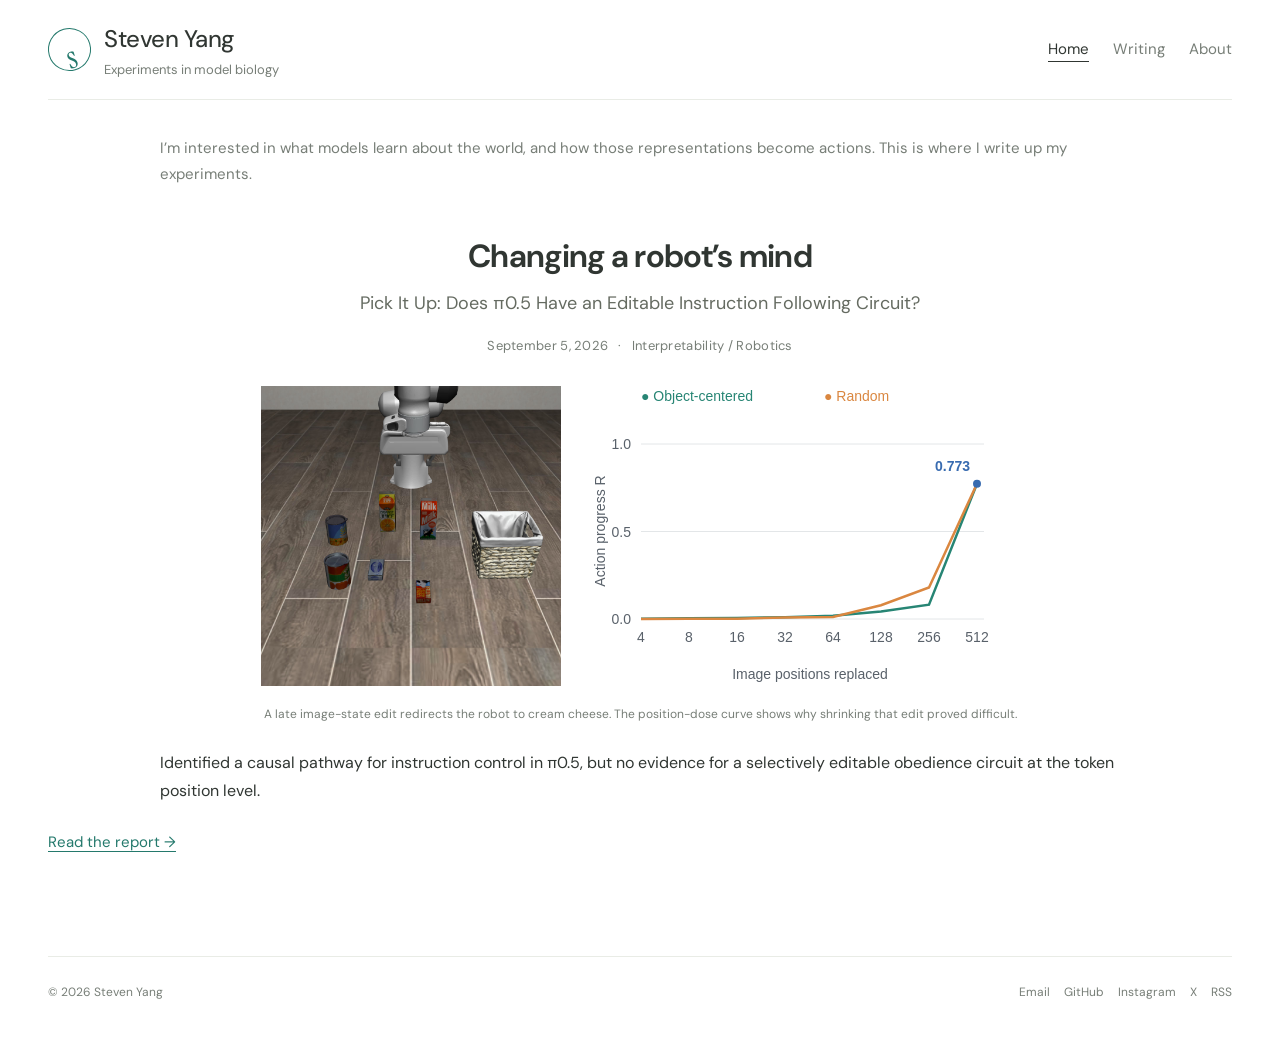
==== index.html @ 90594674 "Add modern social links to site footer" ====
<!doctype html><html lang="en"><head><meta charset="utf-8"><meta name="viewport" content="width=device-width,initial-scale=1"><title>Research notes — Steven Yang</title><meta name="description" content="Steven Yang writes about model biology, mechanistic interpretability, and models that act in the physical world."><link rel="canonical" href="https://stevenybuilder.github.io/"><meta property="og:type" content="website"><meta property="og:title" content="Research notes"><meta property="og:description" content="Steven Yang writes about model biology, mechanistic interpretability, and models that act in the physical world."><meta property="og:url" content="https://stevenybuilder.github.io/"><meta property="og:image" content="https://stevenybuilder.github.io/assets/media/position-dose.png"><meta name="twitter:card" content="summary_large_image"><link rel="icon" href="/assets/favicon.svg" type="image/svg+xml"><link rel="alternate" type="application/rss+xml" title="Steven Yang — Research notes" href="/feed.xml"><link rel="stylesheet" href="/assets/site.css?v=a258978c88"><script defer src="/assets/site.js?v=a38ef2e015"></script></head><body><a class="skip" href="#main">Skip to content</a><header class="site-header"><a class="brand" href="/"><span class="brand-mark" aria-hidden="true">s</span><span>Steven Yang<span class="brand-sub">Experiments in model biology</span></span></a><nav class="site-nav" aria-label="Main navigation"><a href="/" aria-current="page">Home</a><a href="/writing/" >Writing</a><a href="/about/" >About</a></nav></header><main id="main" class="home"><div class="home-note"><p>I’m interested in what models learn about the world, and how those representations become actions. This is where I write up my experiments.</p></div><article class="home-post"><header><h1><a href="/pick-it-up/">Changing a robot’s mind</a></h1><p class="post-subtitle">Pick It Up: Does π0.5 Have an Editable Instruction Following Circuit?</p><div class="post-meta"><time datetime="2026-09-05">September 5, 2026</time><span>·</span><span>Interpretability / Robotics</span></div></header><div class="home-feature-media"><div class="home-video"><video data-playback-rate="1" id="home-video" muted playsinline loop preload="metadata" poster="/assets/media/repair-hd.jpg"><source src="/assets/media/repair-hd.mp4" type="video/mp4"></video></div><div class="home-plot"><svg viewBox="0 0 430 310" role="img" aria-label="Position-dose curve: small patches produce little action progress; all 512 positions produce 0.773." xmlns="http://www.w3.org/2000/svg" style="font:14px sans-serif;fill:#59616a"><text x="52" y="20" fill="#278574">● Object-centered</text><text x="235" y="20" fill="#da8740">● Random</text><line x1="52" y1="238" x2="395" y2="238" stroke="#e3e6e8"/><text x="42" y="243" text-anchor="end">0.0</text><line x1="52" y1="150.5" x2="395" y2="150.5" stroke="#e3e6e8"/><text x="42" y="155.5" text-anchor="end">0.5</text><line x1="52" y1="63" x2="395" y2="63" stroke="#e3e6e8"/><text x="42" y="68" text-anchor="end">1.0</text><polyline points="52,237.71416277859177 100,237.25341847093287 148,237.01761292378058 196,236.23294477894802 244,234.77859909183607 292,230.412308475111 340,223.67463302240188 388,102.68196855393634" fill="none" stroke="#278574" stroke-width="2.5"/><polyline points="52,237.97917771650498 100,237.80225410470499 148,237.86867489784433 196,236.42953468015187 244,236.0176598768838 292,224.2002165378502 340,206.46427565165445 388,102.68196855393634" fill="none" stroke="#da8740" stroke-width="2.5"/><text x="52" y="261" text-anchor="middle">4</text><text x="100" y="261" text-anchor="middle">8</text><text x="148" y="261" text-anchor="middle">16</text><text x="196" y="261" text-anchor="middle">32</text><text x="244" y="261" text-anchor="middle">64</text><text x="292" y="261" text-anchor="middle">128</text><text x="340" y="261" text-anchor="middle">256</text><text x="388" y="261" text-anchor="middle">512</text><circle cx="388" cy="102.68196855393634" r="4" fill="#386bb0"/><text x="381" y="89.68196855393634" text-anchor="end" fill="#386bb0" font-weight="bold">0.773</text><text x="221" y="298" text-anchor="middle">Image positions replaced</text><text x="16" y="150" transform="rotate(-90 16 150)" text-anchor="middle">Action progress R</text></svg></div></div><p class="home-caption">A late image-state edit redirects the robot to cream cheese. The position-dose curve shows why shrinking that edit proved difficult.</p><p>Identified a causal pathway for instruction control in π0.5, but no evidence for a selectively editable obedience circuit at the token position level.</p><a class="read-more" href="/pick-it-up/">Read the report →</a></article></main><footer class="site-footer"><span>© 2026 Steven Yang</span><span class="social-links"><a href="mailto:stevenybusiness@gmail.com" aria-label="Email Steven Yang">Email</a><a href="https://github.com/stevenybuilder" aria-label="GitHub">GitHub</a><a href="https://www.instagram.com/stevenbearyang/" aria-label="Instagram">Instagram</a><a href="https://x.com/stevenytechs" aria-label="X">X</a><a href="/feed.xml">RSS</a></span></footer></body></html>
---- assets/site.css ----
@import url('https://fonts.googleapis.com/css2?family=DM+Sans:wght@400;450;500;550;600;650;700&family=Instrument+Serif:ital@0;1&display=swap');
:root{--paper:#faf9f6;--ink:#242a26;--muted:#73776f;--line:#dedfd6;--green:#24796c;--amber:#b67930;--red:#b05443;--blue:#4e6fa5;--wash:#f0f1eb;--serif:'Instrument Serif',Georgia,serif;--sans:'DM Sans',system-ui,sans-serif}
*{box-sizing:border-box}html{scroll-behavior:smooth;scroll-padding-top:100px}body{margin:0;background:var(--paper);color:var(--ink);font-family:var(--sans);font-size:17px;line-height:1.75;-webkit-font-smoothing:antialiased}a{color:inherit;text-decoration-thickness:1px;text-underline-offset:4px}a:hover{color:var(--green)}button,input,select{font:inherit}button,select{cursor:pointer}button{color:var(--ink)}button:disabled{cursor:default;opacity:.5}a:focus-visible,button:focus-visible,input:focus-visible,select:focus-visible,summary:focus-visible{outline:3px solid var(--amber);outline-offset:5px}img,video,svg{max-width:100%;display:block}button{border:1px solid var(--line);border-radius:5px;background:var(--paper);padding:7px 15px;font-size:13px;font-weight:550;transition:background .2s}button:hover{background:var(--wash)}button.primary{background:var(--ink);color:white;border-color:var(--ink)}button[aria-pressed=true]{background:var(--ink);color:white}input[type=range]{accent-color:var(--green);cursor:pointer}select{border:1px solid var(--line);border-radius:4px;background:var(--paper);color:var(--ink);padding:6px 10px;font-size:13px}.skip{position:absolute;top:-80px;left:20px;background:var(--paper);padding:12px;z-index:30}.skip:focus{top:8px}.site-header{max-width:1180px;margin:auto;padding:32px 30px 24px;display:flex;align-items:center;justify-content:space-between;border-bottom:1px solid var(--line);gap:25px}.brand{font-weight:600;font-size:19px;letter-spacing:-.5px;text-decoration:none;display:flex;gap:13px;align-items:center}.brand-mark{width:28px;height:28px;border:1px solid var(--ink);border-radius:50%;display:grid;place-items:center;font-family:var(--serif);font-size:20px;transform:rotate(-16deg)}.site-nav{display:flex;gap:28px;font-size:13px}.site-nav a{text-decoration:none;color:var(--muted)}.site-nav a[aria-current=page],.site-nav a:hover{color:var(--ink)}.site-nav a[aria-current=page]{text-decoration:underline;text-underline-offset:7px}.site-footer{max-width:1120px;margin:100px auto 0;padding:25px 0 35px;border-top:1px solid var(--line);display:flex;justify-content:space-between;color:var(--muted);font-size:12px;gap:20px}.site-footer a{text-decoration:none}.eyebrow{font-family:var(--sans);font-size:11px;letter-spacing:1.7px;text-transform:uppercase;color:var(--muted);font-weight:600}.dot{display:inline-block;width:6px;height:6px;background:var(--green);border-radius:50%;margin-right:9px}h1,h2,h3{line-height:1.13;font-weight:400}h1,h2{font-family:var(--serif)}h1{font-size:clamp(46px,6vw,76px);letter-spacing:-1.8px;margin:18px 0 25px}h2{font-size:39px;letter-spacing:-.6px;margin:0 0 25px}h3{font-size:18px;font-weight:600;line-height:1.4}p{margin:0 0 22px}.home{max-width:1120px;margin:0 auto}.home-intro{padding:83px 0 74px;display:grid;grid-template-columns:1.2fr 1fr;gap:80px;align-items:end}.home-intro h1{max-width:650px;margin-bottom:0}.home-intro .intro-copy{font-size:18px;max-width:390px;color:#63695f;padding-bottom:6px}.text-link{font-size:14px;font-weight:550}.section-rule{display:flex;justify-content:space-between;align-items:center;border-top:1px solid var(--line);padding:22px 0;margin-top:18px}.featured{display:grid;grid-template-columns:1.1fr 1fr;gap:54px;align-items:center;margin:18px 0 70px}.feature-scene{position:relative;overflow:hidden;background:#e5e5db;border-radius:6px;aspect-ratio:1.4}.feature-scene video{width:100%;height:100%;object-fit:cover;object-position:center 48%}.scene-tag{position:absolute;left:18px;bottom:18px;background:rgba(250,249,246,.95);font-size:11px;line-height:1.5;padding:7px 12px;border-radius:3px}.scene-pause{position:absolute;right:15px;top:15px;background:rgba(250,249,246,.95)}.feature-copy h2{font-size:48px;margin:14px 0 20px}.feature-copy h2 a{text-decoration:none}.feature-copy p{color:#63695f;font-size:16px;max-width:450px}.feature-number{font-family:var(--serif);font-size:28px;color:var(--green)}.areas{display:grid;grid-template-columns:repeat(3,1fr);gap:45px;margin:0 0 50px}.areas h3{font-family:var(--serif);font-size:27px;font-weight:400;margin:10px 0}.areas p{font-size:14px;color:var(--muted)}.simple-page{max-width:760px;margin:80px auto 0}.simple-page .lede{font-size:24px;line-height:1.6;color:#61695f}.simple-page h2{margin-top:50px}.post-list{border-top:1px solid var(--line);margin-top:40px}.post-item{padding:30px 0;border-bottom:1px solid var(--line)}.post-item h2{font-size:35px;margin:10px 0}.post-item h2 a{text-decoration:none}.post-item p{font-size:15px;color:var(--muted)}.search-box{width:100%;padding:12px 15px;border:1px solid var(--line);border-radius:4px;background:white;margin:15px 0}.empty-state{display:none;color:var(--muted)}
.post-header{max-width:940px;margin:72px auto 45px;text-align:center}.post-header h1{font-size:clamp(46px,6vw,78px);margin:20px 0}.post-subtitle{max-width:690px;margin:0 auto 24px;font-size:21px;line-height:1.5;color:#656b61;font-weight:400}.post-meta{display:flex;gap:10px;align-items:center;justify-content:center;font-size:12px;color:var(--muted);flex-wrap:wrap}.post-actions{display:flex;gap:12px;justify-content:center;margin-top:25px}.post-actions a{font-size:12px;text-decoration:none;border-bottom:1px solid var(--line)}.post-layout{max-width:1120px;margin:auto;display:grid;grid-template-columns:minmax(0,830px) 180px;gap:70px;align-items:start}.post-body{min-width:0}.post-body>section{margin:65px 0}.post-body>section:first-child{margin-top:25px}.prose{max-width:700px;margin-left:auto;margin-right:auto}.prose p,.prose li{font-size:16px;line-height:1.85}.prose p a{color:var(--green)}.section-no{display:block;font-family:var(--sans);font-size:10px;font-weight:600;letter-spacing:1.5px;color:var(--muted);text-transform:uppercase;margin-bottom:15px}.prose h2{font-size:39px}.prose .lead{font-size:20px;line-height:1.65}.prose strong{font-weight:600}.prose ul,.prose ol{padding-left:22px}.prose li{margin-bottom:18px}.side-nav{position:sticky;top:40px;padding-top:40px}.side-nav a{display:block;text-decoration:none;font-size:12px;color:var(--muted);padding:6px 0 6px 13px;border-left:1px solid var(--line);line-height:1.4}.side-nav a.active{color:var(--green);border-left:2px solid var(--green);font-weight:600}.side-nav .eyebrow{font-size:9px;margin-bottom:18px}.side-nav .code-link{margin-top:20px;border-left:0;padding-left:13px;color:var(--ink)}.mobile-toc{display:none}.pull-quote{font-family:var(--serif);font-size:31px;line-height:1.3;padding:25px 0 25px 25px;border-left:2px solid var(--green);margin:35px 0;color:#345d4f}.figure{margin:36px 0 45px}.figure-panel{background:#fff;border:1px solid var(--line);border-radius:7px;padding:25px 26px 20px;overflow:hidden}.figure-heading{display:flex;justify-content:space-between;gap:18px;align-items:start;margin-bottom:15px}.figure-title{font-size:17px;font-weight:600;line-height:1.4}.figure-kicker{font-size:11px;color:var(--muted);margin-top:3px}.figure-index{font-family:var(--serif);font-size:24px;color:#969b90;line-height:1}.figure figcaption{max-width:700px;margin:14px auto 0;font-size:12px;line-height:1.7;color:#72776e}.figure figcaption b{color:var(--ink);font-weight:550}.figure figcaption a{color:var(--green)}.chart{width:100%;height:auto;overflow:visible}.chart text{font-family:var(--sans);fill:var(--muted);font-size:13px}.chart .axis-label{fill:var(--ink);font-size:14px}.chart .tick-line{stroke:#ebeee7}.chart .strong-label{font-weight:600;fill:var(--ink)}.chart-controls{display:flex;align-items:center;gap:18px;flex-wrap:wrap;border-top:1px solid #eceee7;margin-top:15px;padding-top:16px;font-size:12px}.chart-controls input{flex:1;min-width:110px}.chart-controls output{min-width:76px;text-align:right;font-variant-numeric:tabular-nums;font-size:13px}.legend{display:flex;gap:20px;flex-wrap:wrap;font-size:11px;line-height:1.5}.legend span{display:inline-flex;align-items:center;gap:6px}.legend i{width:7px;height:7px;display:inline-block;border-radius:50%;flex-shrink:0}.figure-note{font-size:12px;color:var(--muted);margin:15px 0 0;line-height:1.6}.data-link{font-size:10px;text-decoration:none;color:var(--muted);display:inline-block;margin-top:12px}.video-grid{display:grid;grid-template-columns:1fr 1fr;gap:16px}.video-box{min-width:0}.video-box video{width:100%;aspect-ratio:1;object-fit:contain;background:#e8e9df;border-radius:4px}.video-label{display:flex;align-items:center;justify-content:space-between;gap:8px;margin-bottom:10px}.video-label select{max-width:75%}.video-label .small-label{font-size:10px;color:var(--muted)}.video-detail{font-size:12px;line-height:1.55;margin:11px 0 0;min-height:58px;color:var(--muted)}.video-detail strong{font-weight:600;color:var(--ink)}.video-status{font-size:11px}.success{color:var(--green)}.failure{color:var(--red)}.counts{display:grid;grid-template-columns:repeat(4,1fr);border-top:1px solid var(--line);margin-top:25px;padding-top:20px}.count{border-right:1px solid var(--line);text-align:center}.count:last-child{border-right:0}.count strong{display:block;font-family:var(--serif);font-size:33px;line-height:1.2;font-weight:400}.count span{font-size:10px;color:var(--muted)}.condition-grid{display:grid;grid-template-columns:1fr 1fr;gap:14px;margin:25px 0}.prompt{background:var(--wash);border-left:2px solid var(--green);padding:18px;font-size:14px;line-height:1.6}.prompt .eyebrow{font-size:9px;display:block;margin-bottom:8px}.method-chain{display:grid;grid-template-columns:1fr 25px 1fr 25px 1fr;align-items:center;gap:8px;margin:25px 0}.method-node{padding:17px 10px;border:1px solid var(--line);border-radius:4px;font-size:12px;line-height:1.5;text-align:center;background:#fff}.method-node span{display:block;color:var(--muted);font-size:10px;margin-top:5px}.arrow{text-align:center;color:var(--green)}.metrics{border-left:2px solid var(--line);padding:5px 0 5px 22px;margin:30px 0}.metrics p{font-size:13px;margin:8px 0}.formula{font-family:Georgia,serif;font-size:17px;letter-spacing:.2px;display:block;margin-bottom:12px}.references{border-top:1px solid var(--line);padding-top:30px}.references li{font-size:13px;line-height:1.6}.related{border-top:1px solid var(--line);padding-top:30px;margin-top:40px}.related a{color:var(--green)}.geometry-legend{gap:7px 16px;margin-top:15px}.tooltip{font-size:12px;color:var(--muted);min-height:23px;margin:8px 0 0}.noscript-img{width:100%}[hidden]{display:none!important}.readout{display:grid;grid-template-columns:1.2fr 1fr;gap:20px}.readout h3{font-size:12px;font-weight:550;margin:12px 0}.readout svg{width:100%;height:auto}.badge{font-size:10px;color:var(--green);letter-spacing:.5px}.geometry-caption-extra{font-size:11px;color:var(--muted)}.print-only{display:none}
@media(min-width:1400px){.post-layout{max-width:1240px;grid-template-columns:920px 180px;gap:80px}.post-header{max-width:1060px}.figure-panel{padding:28px 34px 22px}}
@media(max-width:1180px){.home,.site-footer{margin-left:30px;margin-right:30px}.post-layout{margin:0 30px;grid-template-columns:minmax(0,1fr) 155px;gap:35px}.simple-page{padding:0 30px}.home-intro{gap:40px}.post-header{padding:0 30px}}
@media(max-width:850px){.side-nav{display:none}.post-layout{display:block;max-width:800px}.mobile-toc{display:block;margin:0 30px 30px;padding:13px 0;border-top:1px solid var(--line);border-bottom:1px solid var(--line);font-size:13px}.mobile-toc summary{cursor:pointer}.mobile-toc nav{display:flex;flex-wrap:wrap;gap:10px 20px;margin-top:15px}.home-intro{padding-top:55px;grid-template-columns:1fr;gap:25px}.home-intro .intro-copy{max-width:550px}.featured{gap:30px}.feature-copy h2{font-size:39px}.post-header{margin-top:50px}.post-subtitle{font-size:18px}.figure-panel{padding:20px}.areas{gap:25px}}
@media(max-width:580px){body{font-size:16px}.site-header{padding:22px 20px}.brand{font-size:17px;gap:8px}.brand-mark{width:24px;height:24px;font-size:17px}.site-nav{gap:17px;font-size:12px}.site-nav .external{display:none}.home,.site-footer{margin-left:20px;margin-right:20px}.home-intro{padding:48px 0 42px}.home-intro h1{font-size:55px}.featured{grid-template-columns:1fr;gap:25px;margin-bottom:45px}.feature-copy h2{font-size:42px}.areas{grid-template-columns:1fr;gap:10px}.areas p{max-width:350px}.section-rule{font-size:12px}.simple-page{margin-top:50px;padding:0 22px}.simple-page .lede{font-size:21px}.post-header{padding:0 22px;margin:44px 0 30px}.post-header h1{font-size:53px;line-height:1.04}.post-subtitle{font-size:16px}.post-layout{margin:0 20px}.post-body>section{margin:48px 0}.prose h2{font-size:34px}.prose p,.prose li{font-size:15px}.prose .lead{font-size:18px}.figure{margin:30px -6px}.figure-panel{padding:15px 10px}.figure-title{font-size:15px}.figure-kicker{font-size:10px}.figure-index{font-size:21px}.figure figcaption{padding:0 6px;font-size:11px}.figure-heading{margin-bottom:10px}.chart-controls{gap:10px;margin-top:8px;padding-top:12px}.chart-controls button{font-size:11px;padding:7px 10px}.chart-controls output{font-size:11px;min-width:60px}.video-grid{gap:9px}.video-label{display:block}.video-label select{max-width:100%;width:100%;font-size:11px;padding:5px}.video-label .small-label{display:none}.video-detail{font-size:10px;min-height:65px}.count strong{font-size:28px}.count span{font-size:9px}.condition-grid{grid-template-columns:1fr}.readout{grid-template-columns:1fr}.readout svg{max-height:275px}.method-chain{gap:3px;grid-template-columns:1fr 14px 1fr 14px 1fr}.method-node{padding:12px 5px;font-size:11px}.method-node span{font-size:9px}.figure-note{font-size:11px}.site-footer{margin-top:65px;font-size:11px}.post-meta{font-size:11px}.mobile-toc{margin:0 20px 25px}.pull-quote{font-size:27px}.geometry-legend{font-size:10px}.chart text{font-size:16px}.chart .axis-label{font-size:16px}}
@media(prefers-reduced-motion:reduce){html{scroll-behavior:auto}*{transition:none!important}}
@media print{body{background:white;color:black}.site-header,.side-nav,.mobile-toc,.chart-controls,.site-footer,.post-actions{display:none}.post-layout{display:block;margin:0}.post-header{margin:0}.figure{break-inside:avoid}.video-box video{display:none}.print-only{display:block}.post-body>section{margin:30px 0}.prose{max-width:none}.post-header h1{font-size:40px}}
/* A research blog: narrow text, unboxed plots, quiet captions. */
:root{--paper:#fff;--ink:#303632;--line:#e9ece6;--muted:#777e77}
h1,h2{font-family:var(--sans);font-weight:650;letter-spacing:-.7px}h1{font-size:36px}h2,.prose h2{font-size:29px}
.site-header{max-width:940px;padding:28px 20px}.brand{font-size:24px;font-weight:450}.brand-mark{width:43px;height:43px;font-size:32px;border-color:var(--green);color:var(--green)}.brand-sub{display:block;font-size:13px;font-weight:400;letter-spacing:0;color:var(--muted);line-height:1.6}.site-nav{font-size:15px;gap:24px}.site-footer{max-width:900px}.post-header{max-width:820px;margin:40px auto 35px}.post-header h1{font-size:36px;letter-spacing:-.8px;margin:0 0 12px}.post-subtitle{font-size:18px;margin-bottom:18px}.post-meta{font-size:13px;letter-spacing:.3px}.tags{display:flex;justify-content:center;gap:9px;margin:18px 0}.tags a{font-size:11px;text-decoration:none;background:#e9f2eb;border-radius:14px;padding:1px 12px;color:var(--green)}.post-actions{margin-top:16px}.post-layout{max-width:1120px;grid-template-columns:minmax(0,850px) 150px;gap:50px;padding-left:70px}.prose{max-width:760px}.prose p,.prose li{font-size:16px;line-height:1.8}.prose .lead{font-size:19px}.figure-panel{border:0;border-radius:0;padding:15px 5px}.figure-title{font-size:16px}.figure-index{font-family:var(--sans);font-size:11px}.figure figcaption{max-width:760px;font-size:12px;text-align:center;margin-top:12px}.figure{margin:30px 0}.section-no{display:none}.post-body>section{margin:48px 0}.home{max-width:840px}.home-note{font-size:15px;color:var(--muted);padding:35px 0 10px}.home-post{margin-top:20px}.home-post header{text-align:center}.home-post h1{font-size:32px;margin-bottom:14px;line-height:1.2}.home-post h1 a{text-decoration:none}.home-post>p{font-size:16px}.home-feature-media{display:grid;grid-template-columns:1fr 1fr;gap:12px;margin-top:30px;align-items:center}.home-video{position:relative}.home-video video{width:100%;aspect-ratio:1;object-fit:contain}.home-plot img{width:100%}.home-caption{font-size:12px!important;text-align:center;color:var(--muted);margin-top:12px}.read-more{color:var(--green);font-size:15px}.simple-page{max-width:800px;margin-top:50px}.simple-page h1{font-size:34px}.simple-page .lede{font-size:20px}.simple-page h2{font-size:26px}.four-videos{gap:24px}.four-videos .figure{margin:5px 0 12px}.video-label{font-size:13px}.video-label strong{font-weight:550}.video-label span{font-size:11px}.rollout-lab{margin:30px 0}.rollout-lab>.figure-heading{padding-bottom:8px}.four-videos figcaption{text-align:left;font-size:11px}.video-box video{border-radius:2px}.figure-note{font-size:11px}.appendix-details>summary{font-size:14px;cursor:pointer;color:var(--green);padding:15px 0;border-top:1px solid var(--line);border-bottom:1px solid var(--line)}code{font-size:12px;overflow-wrap:anywhere}.sr-only{position:absolute;width:1px;height:1px;padding:0;margin:-1px;overflow:hidden;clip:rect(0,0,0,0);white-space:nowrap;border:0}.geometry-controls{border:0;margin-top:0;padding-top:0}.legend button{border:0;padding:2px 0;font-size:11px;background:transparent;display:flex;align-items:center;gap:6px}.legend button.dim{opacity:.35}
@media(min-width:1400px){.post-layout{max-width:1180px;grid-template-columns:900px 150px;gap:50px;padding-left:40px}}
@media(max-width:1100px){.post-layout{display:block;max-width:850px;padding:0;margin:0 auto}.side-nav{display:none}.mobile-toc{display:block;max-width:820px;margin:0 auto 30px}.mobile-toc nav{display:flex;flex-wrap:wrap;gap:10px 20px;margin-top:14px}.home{margin:0 auto;padding:0 25px}.post-header{padding:0 25px}.post-body{padding:0 25px}.site-footer{margin-left:25px;margin-right:25px}}
@media(max-width:580px){.brand{font-size:19px}.brand-mark{width:31px;height:31px;font-size:24px}.brand-sub{font-size:10px}.site-nav{font-size:12px;gap:14px}.site-header{padding:20px 18px}.post-header h1{font-size:30px;line-height:1.15}.post-subtitle{font-size:15px}.post-body{padding:0 19px}.post-meta{font-size:12px}.mobile-toc{margin:0 19px 25px}.figure-panel{padding:10px 0}.figure-title{font-size:14px}.figure-kicker{font-size:10px}.four-videos{gap:13px}.four-videos figcaption{font-size:10px;line-height:1.65}.video-label{display:flex;font-size:11px;gap:4px}.video-label span{font-size:9px}.chart-controls label[for=video-speed]{display:none}.chart-controls select{font-size:11px}.prose h2{font-size:25px}.figure figcaption{font-size:11px}.home-post h1{font-size:28px}.home-feature-media{grid-template-columns:1fr}.home-plot{display:none}.home-note{font-size:14px}.simple-page{padding:0 22px}.post-list h2{font-size:27px}.figure-index{font-size:10px}}
/* The opening is footage-first; explanations live outside the frame. */
.opening-film video{display:block;width:min(100%,620px);aspect-ratio:1;margin:auto;background:#eee}
.code-callout{max-width:760px;margin:24px auto 48px;padding:14px 20px;border-left:4px solid #d6dfd8;background:#f5f7f5;font-size:17px}
.code-callout a{color:#267453}
.opening-film video{width:min(100%,480px);max-width:480px}
.four-videos{max-width:640px;margin-left:auto;margin-right:auto;grid-template-columns:repeat(2,minmax(0,300px))!important;justify-content:center}
.four-videos video{max-width:300px;width:100%;cursor:pointer}
.readout{grid-template-columns:1fr 1fr!important;gap:20px}
.readout svg{width:100%;height:auto}
.readout h3,.figure .legend{font-size:14px!important}
@media(max-width:600px){.readout{grid-template-columns:1fr!important}.four-videos{grid-template-columns:minmax(0,300px)!important}}
/* Center the reading column independently of the contents rail. */
@media(min-width:1101px){.post-layout{display:grid;max-width:1180px;grid-template-columns:150px minmax(0,800px) 150px;gap:40px;padding:0;margin:0 auto}.post-body{grid-column:2;grid-row:1}.side-nav{grid-column:3;grid-row:1;padding-top:12px}}
.post-header{margin-bottom:24px}
.opening-film{margin:12px 0 32px}
.post-body>section{margin:36px 0}
.context-diagram img{display:block;width:100%;height:auto}
.context-diagram a{display:block;border:0}
@media(max-width:1300px) and (min-width:1101px){.post-layout{grid-template-columns:110px minmax(0,760px) 110px;gap:24px;max-width:1050px}.side-nav a{font-size:11px}}
.home-feature-media{grid-template-columns:300px minmax(0,1fr);gap:28px;align-items:center}
.home-video{width:300px;max-width:100%;justify-self:center}
.home-video video{display:block;width:100%;max-width:300px;cursor:pointer}
.home-plot{display:block;min-width:0}
.home-plot svg{display:block;width:100%;height:auto}
@media(max-width:700px){.home-feature-media{grid-template-columns:minmax(0,1fr);gap:24px}.home-plot{display:block;width:100%;max-width:500px;justify-self:center}}
.home-feature-media{max-width:758px;margin:24px auto 0;grid-template-columns:300px minmax(0,430px);gap:28px;align-items:center}
.home-plot{max-width:430px}
.home-post{margin-top:12px}
.home-post header{margin-bottom:18px}
.home-caption{max-width:730px;margin:14px auto 24px;line-height:1.6}
@media(max-width:700px){.home-feature-media{grid-template-columns:minmax(0,1fr);gap:16px}.home-plot{max-width:430px}}
/* Article layout: one column, one set of margins at every desktop width. */
.post-layout{display:block;max-width:800px;width:100%;padding:0;margin:0 auto}
.post-body{padding:0 20px}
.side-nav{display:none}
.post-header{max-width:800px;padding:0 20px;margin:28px auto 18px}
.post-header .post-subtitle{margin-bottom:12px}
.post-header .tags{margin:12px 0}
.post-header .post-actions{margin-top:10px}
.mobile-toc{display:block;max-width:760px;margin:0 auto 20px;padding:10px 0;border-top:1px solid var(--line);border-bottom:1px solid var(--line);font-size:12px}
.mobile-toc nav{display:flex;flex-wrap:wrap;gap:8px 18px;margin-top:12px}
.opening-film{margin:0 0 24px}
.post-body>section{margin:32px 0}
.post-body .prose h2{font-size:27px;line-height:1.25;margin:0 0 18px}
.post-body .prose p{margin:0 0 18px}
@media(max-width:800px){.mobile-toc{margin:0 20px 20px}.post-header h1{font-size:30px}.post-body .prose h2{font-size:25px}}
.site-header{max-width:1140px;padding-top:18px;padding-bottom:18px}
.post-header{max-width:1100px;margin:20px auto 12px}
.post-header .post-meta{gap:8px}
.post-header .tags{margin:8px 0}
.post-layout{max-width:1140px}
.post-body .prose{max-width:100%;margin-left:0;margin-right:0}
.mobile-toc{max-width:1100px;margin-bottom:16px;padding:7px 0}
.article-intro{display:grid;grid-template-columns:300px minmax(0,1fr);gap:36px;align-items:start;margin:20px 0 28px}
.article-intro .opening-film,.article-intro #question{margin:0}
.post-body .figure{max-width:100%;margin-top:24px;margin-bottom:24px}
.post-body .prose p{line-height:1.7}
@media(max-width:800px){.article-intro{grid-template-columns:1fr;gap:20px}.article-intro .opening-film{justify-self:center}.mobile-toc{margin-left:20px;margin-right:20px}}
/* Use the available desktop width rather than a narrow centered page. */
@media(min-width:801px){
 .site-header,.post-layout,.post-header,.home,.site-footer{max-width:none;width:calc(100% - 64px);margin-left:auto;margin-right:auto}
 .site-header,.post-header,.post-body{padding-left:0;padding-right:0}
 .mobile-toc{max-width:none;width:calc(100% - 64px);margin-left:auto;margin-right:auto}
 .post-body .prose,.post-body .figure figcaption{max-width:none}
 .home-note,.home-post>p{max-width:none}
}
/* Balanced desktop scale: wider canvas, bounded text and figures. */
@media(min-width:801px){
 .site-header,.post-layout,.post-header,.home,.site-footer{width:calc(100% - 96px);max-width:1280px}
 .mobile-toc{width:calc(100% - 96px);max-width:1280px}
 .post-body .prose{max-width:960px;margin-left:auto;margin-right:auto}
 .article-intro{max-width:1140px;margin:20px auto 28px;grid-template-columns:300px minmax(0,1fr);gap:32px}
 .article-intro .prose{max-width:none}
 .post-body .figure:not(.video-box):not(.opening-film){max-width:960px;margin-left:auto;margin-right:auto}
 .post-body .figure figcaption{max-width:900px;margin-left:auto;margin-right:auto}
 .home-note,.home-post>p{max-width:960px;margin-left:auto;margin-right:auto}
}
/* Restore the original stacked opening without changing later sections. */
.article-intro{display:block;max-width:960px;margin:20px auto 28px}
.article-intro .opening-film{margin:0 auto 28px}
.article-intro .opening-film video{display:block;margin:0 auto}
.article-intro #question{margin:0}
.article-intro .prose{max-width:960px;margin-left:auto;margin-right:auto}
/* Keep the article centered, with the original sticky contents rail on its right. */
@media(min-width:1101px){
 .post-layout{display:grid;grid-template-columns:140px minmax(0,960px) 140px;gap:20px;align-items:start}
 .post-body{grid-column:2;grid-row:1;min-width:0}
 .side-nav{display:block;grid-column:3;grid-row:1;position:sticky;top:28px;align-self:start;padding-top:20px}
.mobile-toc{display:none}
}
.social-links{display:inline-flex;gap:14px;align-items:center;flex-wrap:wrap}.social-links a{color:inherit;text-decoration:none}.social-links a:hover,.social-links a:focus-visible{text-decoration:underline}
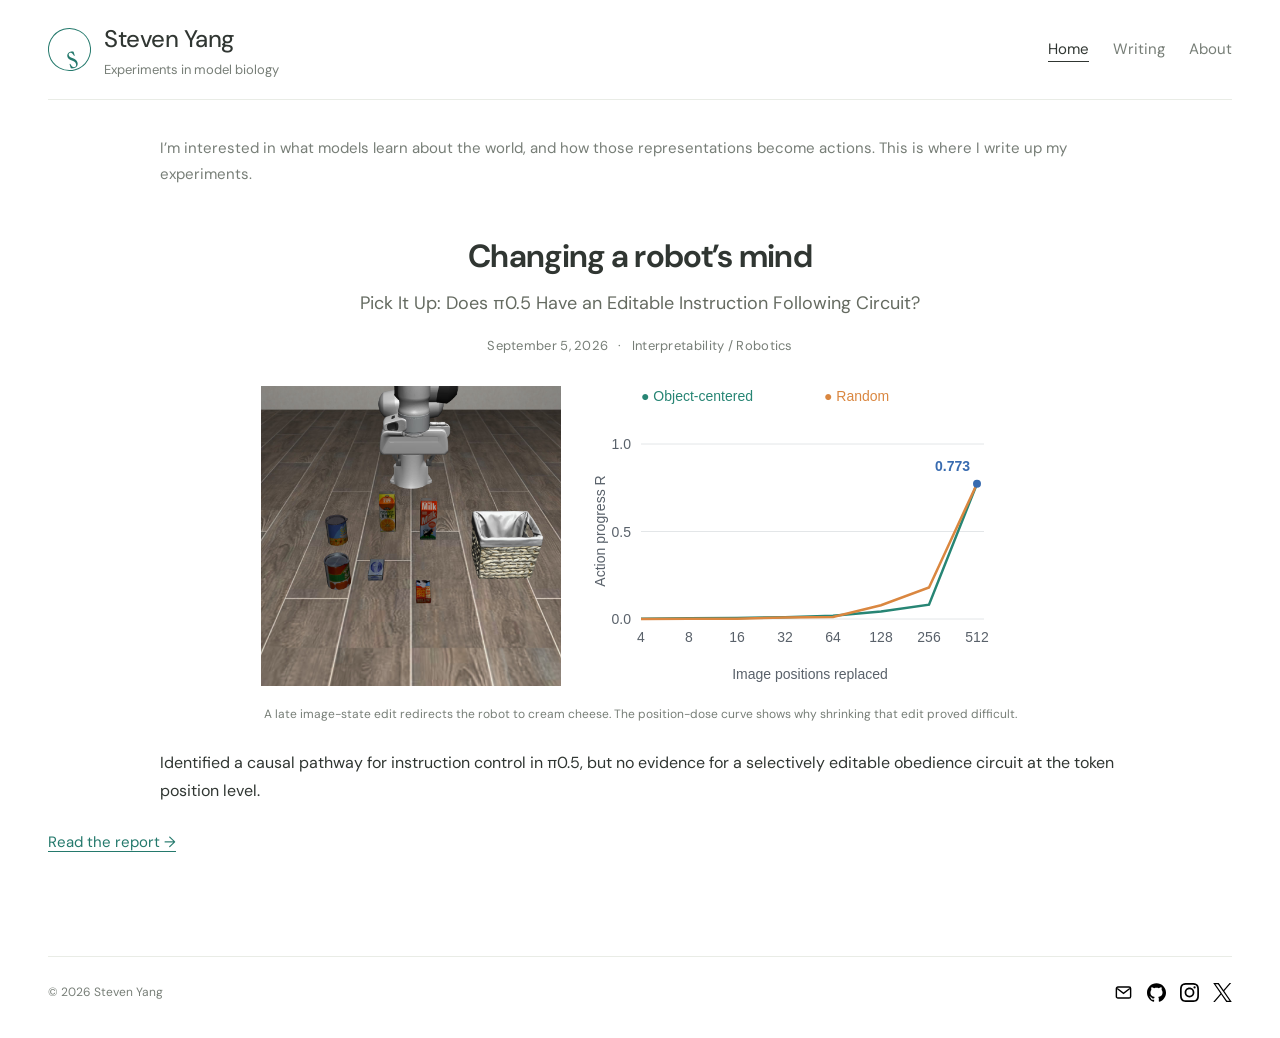
==== commit 442c29eb: "Refresh hippocampus logo and social icons" ====
--- a/index.html
+++ b/index.html
@@ -1 +1 @@
-<!doctype html><html lang="en"><head><meta charset="utf-8"><meta name="viewport" content="width=device-width,initial-scale=1"><title>Research notes — Steven Yang</title><meta name="description" content="Steven Yang writes about model biology, mechanistic interpretability, and models that act in the physical world."><link rel="canonical" href="https://stevenybuilder.github.io/"><meta property="og:type" content="website"><meta property="og:title" content="Research notes"><meta property="og:description" content="Steven Yang writes about model biology, mechanistic interpretability, and models that act in the physical world."><meta property="og:url" content="https://stevenybuilder.github.io/"><meta property="og:image" content="https://stevenybuilder.github.io/assets/media/position-dose.png"><meta name="twitter:card" content="summary_large_image"><link rel="icon" href="/assets/favicon.svg" type="image/svg+xml"><link rel="alternate" type="application/rss+xml" title="Steven Yang — Research notes" href="/feed.xml"><link rel="stylesheet" href="/assets/site.css?v=a258978c88"><script defer src="/assets/site.js?v=a38ef2e015"></script></head><body><a class="skip" href="#main">Skip to content</a><header class="site-header"><a class="brand" href="/"><span class="brand-mark" aria-hidden="true">s</span><span>Steven Yang<span class="brand-sub">Experiments in model biology</span></span></a><nav class="site-nav" aria-label="Main navigation"><a href="/" aria-current="page">Home</a><a href="/writing/" >Writing</a><a href="/about/" >About</a></nav></header><main id="main" class="home"><div class="home-note"><p>I’m interested in what models learn about the world, and how those representations become actions. This is where I write up my experiments.</p></div><article class="home-post"><header><h1><a href="/pick-it-up/">Changing a robot’s mind</a></h1><p class="post-subtitle">Pick It Up: Does π0.5 Have an Editable Instruction Following Circuit?</p><div class="post-meta"><time datetime="2026-09-05">September 5, 2026</time><span>·</span><span>Interpretability / Robotics</span></div></header><div class="home-feature-media"><div class="home-video"><video data-playback-rate="1" id="home-video" muted playsinline loop preload="metadata" poster="/assets/media/repair-hd.jpg"><source src="/assets/media/repair-hd.mp4" type="video/mp4"></video></div><div class="home-plot"><svg viewBox="0 0 430 310" role="img" aria-label="Position-dose curve: small patches produce little action progress; all 512 positions produce 0.773." xmlns="http://www.w3.org/2000/svg" style="font:14px sans-serif;fill:#59616a"><text x="52" y="20" fill="#278574">● Object-centered</text><text x="235" y="20" fill="#da8740">● Random</text><line x1="52" y1="238" x2="395" y2="238" stroke="#e3e6e8"/><text x="42" y="243" text-anchor="end">0.0</text><line x1="52" y1="150.5" x2="395" y2="150.5" stroke="#e3e6e8"/><text x="42" y="155.5" text-anchor="end">0.5</text><line x1="52" y1="63" x2="395" y2="63" stroke="#e3e6e8"/><text x="42" y="68" text-anchor="end">1.0</text><polyline points="52,237.71416277859177 100,237.25341847093287 148,237.01761292378058 196,236.23294477894802 244,234.77859909183607 292,230.412308475111 340,223.67463302240188 388,102.68196855393634" fill="none" stroke="#278574" stroke-width="2.5"/><polyline points="52,237.97917771650498 100,237.80225410470499 148,237.86867489784433 196,236.42953468015187 244,236.0176598768838 292,224.2002165378502 340,206.46427565165445 388,102.68196855393634" fill="none" stroke="#da8740" stroke-width="2.5"/><text x="52" y="261" text-anchor="middle">4</text><text x="100" y="261" text-anchor="middle">8</text><text x="148" y="261" text-anchor="middle">16</text><text x="196" y="261" text-anchor="middle">32</text><text x="244" y="261" text-anchor="middle">64</text><text x="292" y="261" text-anchor="middle">128</text><text x="340" y="261" text-anchor="middle">256</text><text x="388" y="261" text-anchor="middle">512</text><circle cx="388" cy="102.68196855393634" r="4" fill="#386bb0"/><text x="381" y="89.68196855393634" text-anchor="end" fill="#386bb0" font-weight="bold">0.773</text><text x="221" y="298" text-anchor="middle">Image positions replaced</text><text x="16" y="150" transform="rotate(-90 16 150)" text-anchor="middle">Action progress R</text></svg></div></div><p class="home-caption">A late image-state edit redirects the robot to cream cheese. The position-dose curve shows why shrinking that edit proved difficult.</p><p>Identified a causal pathway for instruction control in π0.5, but no evidence for a selectively editable obedience circuit at the token position level.</p><a class="read-more" href="/pick-it-up/">Read the report →</a></article></main><footer class="site-footer"><span>© 2026 Steven Yang</span><span class="social-links"><a href="mailto:stevenybusiness@gmail.com" aria-label="Email Steven Yang">Email</a><a href="https://github.com/stevenybuilder" aria-label="GitHub">GitHub</a><a href="https://www.instagram.com/stevenbearyang/" aria-label="Instagram">Instagram</a><a href="https://x.com/stevenytechs" aria-label="X">X</a><a href="/feed.xml">RSS</a></span></footer></body></html>+<!doctype html><html lang="en"><head><meta charset="utf-8"><meta name="viewport" content="width=device-width,initial-scale=1"><title>Research notes — Steven Yang</title><meta name="description" content="Steven Yang writes about model biology, mechanistic interpretability, and models that act in the physical world."><link rel="canonical" href="https://stevenybuilder.github.io/"><meta property="og:type" content="website"><meta property="og:title" content="Research notes"><meta property="og:description" content="Steven Yang writes about model biology, mechanistic interpretability, and models that act in the physical world."><meta property="og:url" content="https://stevenybuilder.github.io/"><meta property="og:image" content="https://stevenybuilder.github.io/assets/media/position-dose.png"><meta name="twitter:card" content="summary_large_image"><link rel="icon" href="/assets/favicon.svg" type="image/svg+xml"><link rel="alternate" type="application/rss+xml" title="Steven Yang — Research notes" href="/feed.xml"><link rel="stylesheet" href="/assets/site.css?v=6c4058f693"><script defer src="/assets/site.js?v=a38ef2e015"></script></head><body><a class="skip" href="#main">Skip to content</a><header class="site-header"><a class="brand" href="/"><span class="brand-mark" aria-hidden="true">s</span><span>Steven Yang<span class="brand-sub">Experiments in model biology</span></span></a><nav class="site-nav" aria-label="Main navigation"><a href="/" aria-current="page">Home</a><a href="/writing/" >Writing</a><a href="/about/" >About</a></nav></header><main id="main" class="home"><div class="home-note"><p>I’m interested in what models learn about the world, and how those representations become actions. This is where I write up my experiments.</p></div><article class="home-post"><header><h1><a href="/pick-it-up/">Changing a robot’s mind</a></h1><p class="post-subtitle">Pick It Up: Does π0.5 Have an Editable Instruction Following Circuit?</p><div class="post-meta"><time datetime="2026-09-05">September 5, 2026</time><span>·</span><span>Interpretability / Robotics</span></div></header><div class="home-feature-media"><div class="home-video"><video data-playback-rate="1" id="home-video" muted playsinline loop preload="metadata" poster="/assets/media/repair-hd.jpg"><source src="/assets/media/repair-hd.mp4" type="video/mp4"></video></div><div class="home-plot"><svg viewBox="0 0 430 310" role="img" aria-label="Position-dose curve: small patches produce little action progress; all 512 positions produce 0.773." xmlns="http://www.w3.org/2000/svg" style="font:14px sans-serif;fill:#59616a"><text x="52" y="20" fill="#278574">● Object-centered</text><text x="235" y="20" fill="#da8740">● Random</text><line x1="52" y1="238" x2="395" y2="238" stroke="#e3e6e8"/><text x="42" y="243" text-anchor="end">0.0</text><line x1="52" y1="150.5" x2="395" y2="150.5" stroke="#e3e6e8"/><text x="42" y="155.5" text-anchor="end">0.5</text><line x1="52" y1="63" x2="395" y2="63" stroke="#e3e6e8"/><text x="42" y="68" text-anchor="end">1.0</text><polyline points="52,237.71416277859177 100,237.25341847093287 148,237.01761292378058 196,236.23294477894802 244,234.77859909183607 292,230.412308475111 340,223.67463302240188 388,102.68196855393634" fill="none" stroke="#278574" stroke-width="2.5"/><polyline points="52,237.97917771650498 100,237.80225410470499 148,237.86867489784433 196,236.42953468015187 244,236.0176598768838 292,224.2002165378502 340,206.46427565165445 388,102.68196855393634" fill="none" stroke="#da8740" stroke-width="2.5"/><text x="52" y="261" text-anchor="middle">4</text><text x="100" y="261" text-anchor="middle">8</text><text x="148" y="261" text-anchor="middle">16</text><text x="196" y="261" text-anchor="middle">32</text><text x="244" y="261" text-anchor="middle">64</text><text x="292" y="261" text-anchor="middle">128</text><text x="340" y="261" text-anchor="middle">256</text><text x="388" y="261" text-anchor="middle">512</text><circle cx="388" cy="102.68196855393634" r="4" fill="#386bb0"/><text x="381" y="89.68196855393634" text-anchor="end" fill="#386bb0" font-weight="bold">0.773</text><text x="221" y="298" text-anchor="middle">Image positions replaced</text><text x="16" y="150" transform="rotate(-90 16 150)" text-anchor="middle">Action progress R</text></svg></div></div><p class="home-caption">A late image-state edit redirects the robot to cream cheese. The position-dose curve shows why shrinking that edit proved difficult.</p><p>Identified a causal pathway for instruction control in π0.5, but no evidence for a selectively editable obedience circuit at the token position level.</p><a class="read-more" href="/pick-it-up/">Read the report →</a></article></main><footer class="site-footer"><span>© 2026 Steven Yang</span><span class="social-links"><a href="mailto:stevenybusiness@gmail.com" aria-label="Email Steven Yang"><img src="/assets/icons/email.svg" alt=""></a><a href="https://github.com/stevenybuilder" aria-label="GitHub"><img src="/assets/icons/github.svg" alt=""></a><a href="https://www.instagram.com/stevenbearyang/" aria-label="Instagram"><img src="/assets/icons/instagram.svg" alt=""></a><a href="https://x.com/stevenytechs" aria-label="X"><img src="/assets/icons/x.svg" alt=""></a></span></footer></body></html>
--- a/assets/site.css
+++ b/assets/site.css
@@ -105,4 +105,4 @@
  .side-nav{display:block;grid-column:3;grid-row:1;position:sticky;top:28px;align-self:start;padding-top:20px}
 .mobile-toc{display:none}
 }
-.social-links{display:inline-flex;gap:14px;align-items:center;flex-wrap:wrap}.social-links a{color:inherit;text-decoration:none}.social-links a:hover,.social-links a:focus-visible{text-decoration:underline}
+.social-links{display:inline-flex;gap:14px;align-items:center;flex-wrap:wrap}.social-links a{color:inherit;text-decoration:none;display:inline-flex}.social-links a:hover,.social-links a:focus-visible{opacity:.65}.social-links img{width:19px;height:19px;display:block}.brand-mark img{width:100%;height:100%;object-fit:contain;border-radius:50%;display:block}
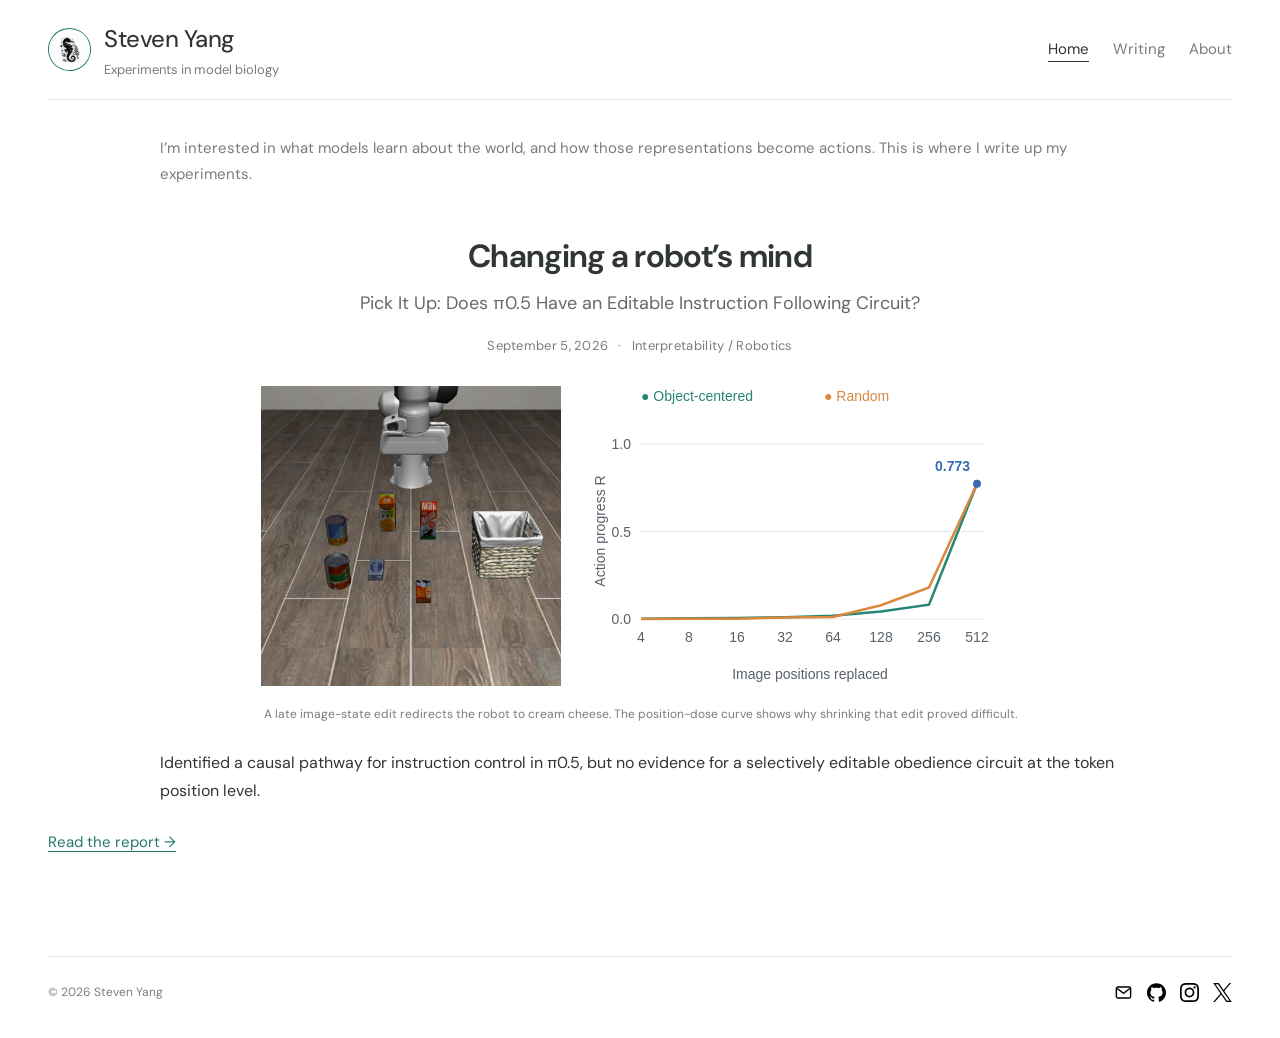
==== commit c07df22a: "Use hippocampus logo in generated pages" ====
--- a/index.html
+++ b/index.html
@@ -1 +1 @@
-<!doctype html><html lang="en"><head><meta charset="utf-8"><meta name="viewport" content="width=device-width,initial-scale=1"><title>Research notes — Steven Yang</title><meta name="description" content="Steven Yang writes about model biology, mechanistic interpretability, and models that act in the physical world."><link rel="canonical" href="https://stevenybuilder.github.io/"><meta property="og:type" content="website"><meta property="og:title" content="Research notes"><meta property="og:description" content="Steven Yang writes about model biology, mechanistic interpretability, and models that act in the physical world."><meta property="og:url" content="https://stevenybuilder.github.io/"><meta property="og:image" content="https://stevenybuilder.github.io/assets/media/position-dose.png"><meta name="twitter:card" content="summary_large_image"><link rel="icon" href="/assets/favicon.svg" type="image/svg+xml"><link rel="alternate" type="application/rss+xml" title="Steven Yang — Research notes" href="/feed.xml"><link rel="stylesheet" href="/assets/site.css?v=6c4058f693"><script defer src="/assets/site.js?v=a38ef2e015"></script></head><body><a class="skip" href="#main">Skip to content</a><header class="site-header"><a class="brand" href="/"><span class="brand-mark" aria-hidden="true">s</span><span>Steven Yang<span class="brand-sub">Experiments in model biology</span></span></a><nav class="site-nav" aria-label="Main navigation"><a href="/" aria-current="page">Home</a><a href="/writing/" >Writing</a><a href="/about/" >About</a></nav></header><main id="main" class="home"><div class="home-note"><p>I’m interested in what models learn about the world, and how those representations become actions. This is where I write up my experiments.</p></div><article class="home-post"><header><h1><a href="/pick-it-up/">Changing a robot’s mind</a></h1><p class="post-subtitle">Pick It Up: Does π0.5 Have an Editable Instruction Following Circuit?</p><div class="post-meta"><time datetime="2026-09-05">September 5, 2026</time><span>·</span><span>Interpretability / Robotics</span></div></header><div class="home-feature-media"><div class="home-video"><video data-playback-rate="1" id="home-video" muted playsinline loop preload="metadata" poster="/assets/media/repair-hd.jpg"><source src="/assets/media/repair-hd.mp4" type="video/mp4"></video></div><div class="home-plot"><svg viewBox="0 0 430 310" role="img" aria-label="Position-dose curve: small patches produce little action progress; all 512 positions produce 0.773." xmlns="http://www.w3.org/2000/svg" style="font:14px sans-serif;fill:#59616a"><text x="52" y="20" fill="#278574">● Object-centered</text><text x="235" y="20" fill="#da8740">● Random</text><line x1="52" y1="238" x2="395" y2="238" stroke="#e3e6e8"/><text x="42" y="243" text-anchor="end">0.0</text><line x1="52" y1="150.5" x2="395" y2="150.5" stroke="#e3e6e8"/><text x="42" y="155.5" text-anchor="end">0.5</text><line x1="52" y1="63" x2="395" y2="63" stroke="#e3e6e8"/><text x="42" y="68" text-anchor="end">1.0</text><polyline points="52,237.71416277859177 100,237.25341847093287 148,237.01761292378058 196,236.23294477894802 244,234.77859909183607 292,230.412308475111 340,223.67463302240188 388,102.68196855393634" fill="none" stroke="#278574" stroke-width="2.5"/><polyline points="52,237.97917771650498 100,237.80225410470499 148,237.86867489784433 196,236.42953468015187 244,236.0176598768838 292,224.2002165378502 340,206.46427565165445 388,102.68196855393634" fill="none" stroke="#da8740" stroke-width="2.5"/><text x="52" y="261" text-anchor="middle">4</text><text x="100" y="261" text-anchor="middle">8</text><text x="148" y="261" text-anchor="middle">16</text><text x="196" y="261" text-anchor="middle">32</text><text x="244" y="261" text-anchor="middle">64</text><text x="292" y="261" text-anchor="middle">128</text><text x="340" y="261" text-anchor="middle">256</text><text x="388" y="261" text-anchor="middle">512</text><circle cx="388" cy="102.68196855393634" r="4" fill="#386bb0"/><text x="381" y="89.68196855393634" text-anchor="end" fill="#386bb0" font-weight="bold">0.773</text><text x="221" y="298" text-anchor="middle">Image positions replaced</text><text x="16" y="150" transform="rotate(-90 16 150)" text-anchor="middle">Action progress R</text></svg></div></div><p class="home-caption">A late image-state edit redirects the robot to cream cheese. The position-dose curve shows why shrinking that edit proved difficult.</p><p>Identified a causal pathway for instruction control in π0.5, but no evidence for a selectively editable obedience circuit at the token position level.</p><a class="read-more" href="/pick-it-up/">Read the report →</a></article></main><footer class="site-footer"><span>© 2026 Steven Yang</span><span class="social-links"><a href="mailto:stevenybusiness@gmail.com" aria-label="Email Steven Yang"><img src="/assets/icons/email.svg" alt=""></a><a href="https://github.com/stevenybuilder" aria-label="GitHub"><img src="/assets/icons/github.svg" alt=""></a><a href="https://www.instagram.com/stevenbearyang/" aria-label="Instagram"><img src="/assets/icons/instagram.svg" alt=""></a><a href="https://x.com/stevenytechs" aria-label="X"><img src="/assets/icons/x.svg" alt=""></a></span></footer></body></html>+<!doctype html><html lang="en"><head><meta charset="utf-8"><meta name="viewport" content="width=device-width,initial-scale=1"><title>Research notes — Steven Yang</title><meta name="description" content="Steven Yang writes about model biology, mechanistic interpretability, and models that act in the physical world."><link rel="canonical" href="https://stevenybuilder.github.io/"><meta property="og:type" content="website"><meta property="og:title" content="Research notes"><meta property="og:description" content="Steven Yang writes about model biology, mechanistic interpretability, and models that act in the physical world."><meta property="og:url" content="https://stevenybuilder.github.io/"><meta property="og:image" content="https://stevenybuilder.github.io/assets/media/position-dose.png"><meta name="twitter:card" content="summary_large_image"><link rel="icon" href="/assets/favicon.svg" type="image/svg+xml"><link rel="alternate" type="application/rss+xml" title="Steven Yang — Research notes" href="/feed.xml"><link rel="stylesheet" href="/assets/site.css?v=6c4058f693"><script defer src="/assets/site.js?v=a38ef2e015"></script></head><body><a class="skip" href="#main">Skip to content</a><header class="site-header"><a class="brand" href="/"><span class="brand-mark" aria-hidden="true"><img src="/assets/hippocampus.webp" alt=""></span><span>Steven Yang<span class="brand-sub">Experiments in model biology</span></span></a><nav class="site-nav" aria-label="Main navigation"><a href="/" aria-current="page">Home</a><a href="/writing/" >Writing</a><a href="/about/" >About</a></nav></header><main id="main" class="home"><div class="home-note"><p>I’m interested in what models learn about the world, and how those representations become actions. This is where I write up my experiments.</p></div><article class="home-post"><header><h1><a href="/pick-it-up/">Changing a robot’s mind</a></h1><p class="post-subtitle">Pick It Up: Does π0.5 Have an Editable Instruction Following Circuit?</p><div class="post-meta"><time datetime="2026-09-05">September 5, 2026</time><span>·</span><span>Interpretability / Robotics</span></div></header><div class="home-feature-media"><div class="home-video"><video data-playback-rate="1" id="home-video" muted playsinline loop preload="metadata" poster="/assets/media/repair-hd.jpg"><source src="/assets/media/repair-hd.mp4" type="video/mp4"></video></div><div class="home-plot"><svg viewBox="0 0 430 310" role="img" aria-label="Position-dose curve: small patches produce little action progress; all 512 positions produce 0.773." xmlns="http://www.w3.org/2000/svg" style="font:14px sans-serif;fill:#59616a"><text x="52" y="20" fill="#278574">● Object-centered</text><text x="235" y="20" fill="#da8740">● Random</text><line x1="52" y1="238" x2="395" y2="238" stroke="#e3e6e8"/><text x="42" y="243" text-anchor="end">0.0</text><line x1="52" y1="150.5" x2="395" y2="150.5" stroke="#e3e6e8"/><text x="42" y="155.5" text-anchor="end">0.5</text><line x1="52" y1="63" x2="395" y2="63" stroke="#e3e6e8"/><text x="42" y="68" text-anchor="end">1.0</text><polyline points="52,237.71416277859177 100,237.25341847093287 148,237.01761292378058 196,236.23294477894802 244,234.77859909183607 292,230.412308475111 340,223.67463302240188 388,102.68196855393634" fill="none" stroke="#278574" stroke-width="2.5"/><polyline points="52,237.97917771650498 100,237.80225410470499 148,237.86867489784433 196,236.42953468015187 244,236.0176598768838 292,224.2002165378502 340,206.46427565165445 388,102.68196855393634" fill="none" stroke="#da8740" stroke-width="2.5"/><text x="52" y="261" text-anchor="middle">4</text><text x="100" y="261" text-anchor="middle">8</text><text x="148" y="261" text-anchor="middle">16</text><text x="196" y="261" text-anchor="middle">32</text><text x="244" y="261" text-anchor="middle">64</text><text x="292" y="261" text-anchor="middle">128</text><text x="340" y="261" text-anchor="middle">256</text><text x="388" y="261" text-anchor="middle">512</text><circle cx="388" cy="102.68196855393634" r="4" fill="#386bb0"/><text x="381" y="89.68196855393634" text-anchor="end" fill="#386bb0" font-weight="bold">0.773</text><text x="221" y="298" text-anchor="middle">Image positions replaced</text><text x="16" y="150" transform="rotate(-90 16 150)" text-anchor="middle">Action progress R</text></svg></div></div><p class="home-caption">A late image-state edit redirects the robot to cream cheese. The position-dose curve shows why shrinking that edit proved difficult.</p><p>Identified a causal pathway for instruction control in π0.5, but no evidence for a selectively editable obedience circuit at the token position level.</p><a class="read-more" href="/pick-it-up/">Read the report →</a></article></main><footer class="site-footer"><span>© 2026 Steven Yang</span><span class="social-links"><a href="mailto:stevenybusiness@gmail.com" aria-label="Email Steven Yang"><img src="/assets/icons/email.svg" alt=""></a><a href="https://github.com/stevenybuilder" aria-label="GitHub"><img src="/assets/icons/github.svg" alt=""></a><a href="https://www.instagram.com/stevenbearyang/" aria-label="Instagram"><img src="/assets/icons/instagram.svg" alt=""></a><a href="https://x.com/stevenytechs" aria-label="X"><img src="/assets/icons/x.svg" alt=""></a></span></footer></body></html>
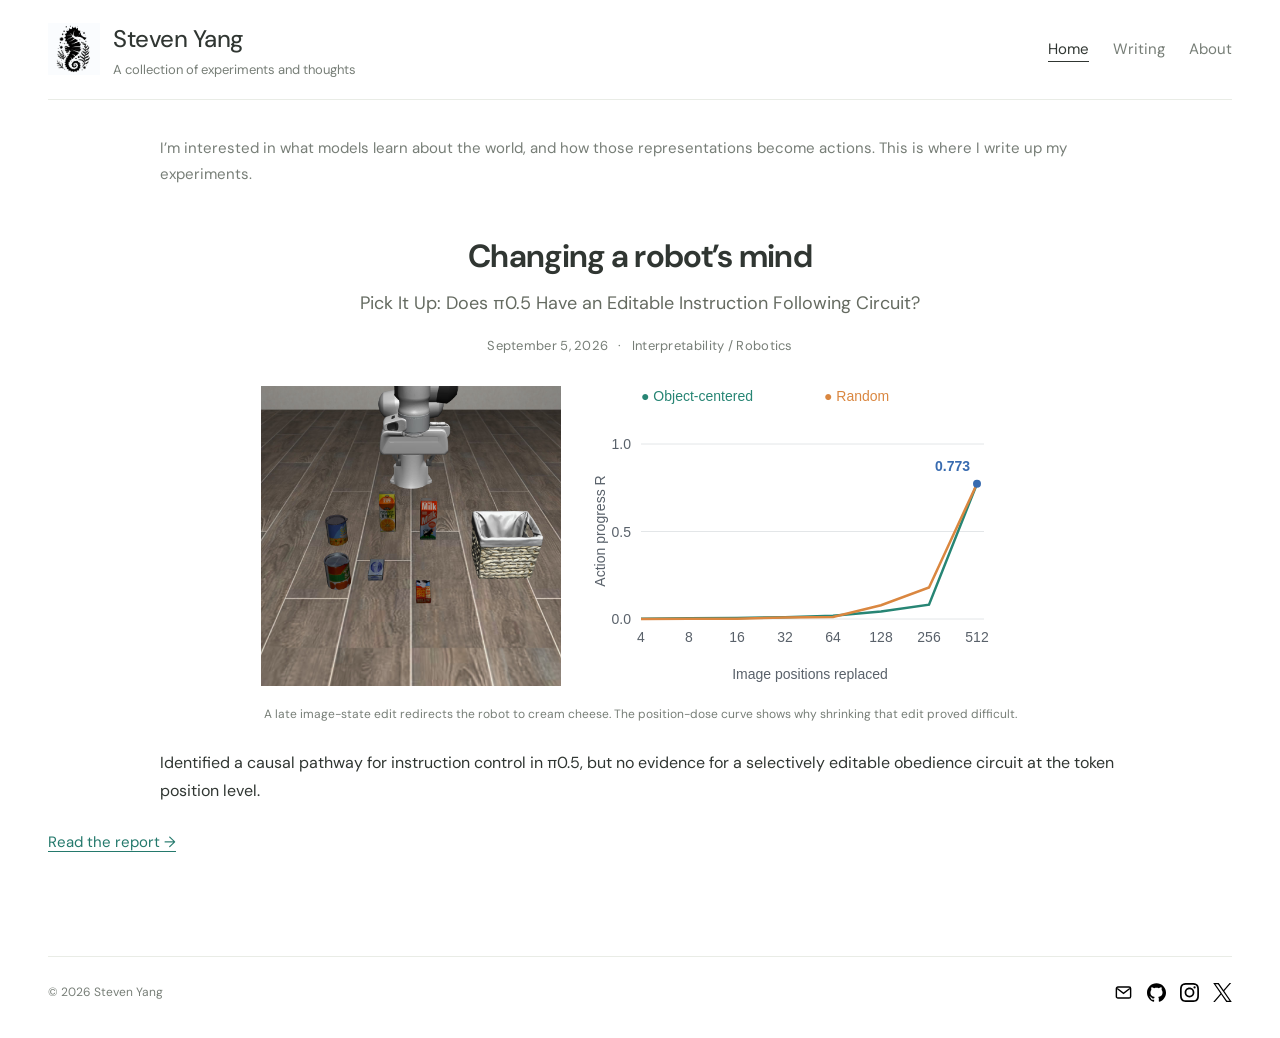
==== commit 597349fe: "Enlarge borderless hippocampus brand mark" ====
--- a/index.html
+++ b/index.html
@@ -1 +1 @@
-<!doctype html><html lang="en"><head><meta charset="utf-8"><meta name="viewport" content="width=device-width,initial-scale=1"><title>Research notes — Steven Yang</title><meta name="description" content="Steven Yang writes about model biology, mechanistic interpretability, and models that act in the physical world."><link rel="canonical" href="https://stevenybuilder.github.io/"><meta property="og:type" content="website"><meta property="og:title" content="Research notes"><meta property="og:description" content="Steven Yang writes about model biology, mechanistic interpretability, and models that act in the physical world."><meta property="og:url" content="https://stevenybuilder.github.io/"><meta property="og:image" content="https://stevenybuilder.github.io/assets/media/position-dose.png"><meta name="twitter:card" content="summary_large_image"><link rel="icon" href="/assets/favicon.svg" type="image/svg+xml"><link rel="alternate" type="application/rss+xml" title="Steven Yang — Research notes" href="/feed.xml"><link rel="stylesheet" href="/assets/site.css?v=6c4058f693"><script defer src="/assets/site.js?v=a38ef2e015"></script></head><body><a class="skip" href="#main">Skip to content</a><header class="site-header"><a class="brand" href="/"><span class="brand-mark" aria-hidden="true"><img src="/assets/hippocampus.webp" alt=""></span><span>Steven Yang<span class="brand-sub">Experiments in model biology</span></span></a><nav class="site-nav" aria-label="Main navigation"><a href="/" aria-current="page">Home</a><a href="/writing/" >Writing</a><a href="/about/" >About</a></nav></header><main id="main" class="home"><div class="home-note"><p>I’m interested in what models learn about the world, and how those representations become actions. This is where I write up my experiments.</p></div><article class="home-post"><header><h1><a href="/pick-it-up/">Changing a robot’s mind</a></h1><p class="post-subtitle">Pick It Up: Does π0.5 Have an Editable Instruction Following Circuit?</p><div class="post-meta"><time datetime="2026-09-05">September 5, 2026</time><span>·</span><span>Interpretability / Robotics</span></div></header><div class="home-feature-media"><div class="home-video"><video data-playback-rate="1" id="home-video" muted playsinline loop preload="metadata" poster="/assets/media/repair-hd.jpg"><source src="/assets/media/repair-hd.mp4" type="video/mp4"></video></div><div class="home-plot"><svg viewBox="0 0 430 310" role="img" aria-label="Position-dose curve: small patches produce little action progress; all 512 positions produce 0.773." xmlns="http://www.w3.org/2000/svg" style="font:14px sans-serif;fill:#59616a"><text x="52" y="20" fill="#278574">● Object-centered</text><text x="235" y="20" fill="#da8740">● Random</text><line x1="52" y1="238" x2="395" y2="238" stroke="#e3e6e8"/><text x="42" y="243" text-anchor="end">0.0</text><line x1="52" y1="150.5" x2="395" y2="150.5" stroke="#e3e6e8"/><text x="42" y="155.5" text-anchor="end">0.5</text><line x1="52" y1="63" x2="395" y2="63" stroke="#e3e6e8"/><text x="42" y="68" text-anchor="end">1.0</text><polyline points="52,237.71416277859177 100,237.25341847093287 148,237.01761292378058 196,236.23294477894802 244,234.77859909183607 292,230.412308475111 340,223.67463302240188 388,102.68196855393634" fill="none" stroke="#278574" stroke-width="2.5"/><polyline points="52,237.97917771650498 100,237.80225410470499 148,237.86867489784433 196,236.42953468015187 244,236.0176598768838 292,224.2002165378502 340,206.46427565165445 388,102.68196855393634" fill="none" stroke="#da8740" stroke-width="2.5"/><text x="52" y="261" text-anchor="middle">4</text><text x="100" y="261" text-anchor="middle">8</text><text x="148" y="261" text-anchor="middle">16</text><text x="196" y="261" text-anchor="middle">32</text><text x="244" y="261" text-anchor="middle">64</text><text x="292" y="261" text-anchor="middle">128</text><text x="340" y="261" text-anchor="middle">256</text><text x="388" y="261" text-anchor="middle">512</text><circle cx="388" cy="102.68196855393634" r="4" fill="#386bb0"/><text x="381" y="89.68196855393634" text-anchor="end" fill="#386bb0" font-weight="bold">0.773</text><text x="221" y="298" text-anchor="middle">Image positions replaced</text><text x="16" y="150" transform="rotate(-90 16 150)" text-anchor="middle">Action progress R</text></svg></div></div><p class="home-caption">A late image-state edit redirects the robot to cream cheese. The position-dose curve shows why shrinking that edit proved difficult.</p><p>Identified a causal pathway for instruction control in π0.5, but no evidence for a selectively editable obedience circuit at the token position level.</p><a class="read-more" href="/pick-it-up/">Read the report →</a></article></main><footer class="site-footer"><span>© 2026 Steven Yang</span><span class="social-links"><a href="mailto:stevenybusiness@gmail.com" aria-label="Email Steven Yang"><img src="/assets/icons/email.svg" alt=""></a><a href="https://github.com/stevenybuilder" aria-label="GitHub"><img src="/assets/icons/github.svg" alt=""></a><a href="https://www.instagram.com/stevenbearyang/" aria-label="Instagram"><img src="/assets/icons/instagram.svg" alt=""></a><a href="https://x.com/stevenytechs" aria-label="X"><img src="/assets/icons/x.svg" alt=""></a></span></footer></body></html>+<!doctype html><html lang="en"><head><meta charset="utf-8"><meta name="viewport" content="width=device-width,initial-scale=1"><title>Research notes — Steven Yang</title><meta name="description" content="Steven Yang writes about model biology, mechanistic interpretability, and models that act in the physical world."><link rel="canonical" href="https://stevenybuilder.github.io/"><meta property="og:type" content="website"><meta property="og:title" content="Research notes"><meta property="og:description" content="Steven Yang writes about model biology, mechanistic interpretability, and models that act in the physical world."><meta property="og:url" content="https://stevenybuilder.github.io/"><meta property="og:image" content="https://stevenybuilder.github.io/assets/media/position-dose.png"><meta name="twitter:card" content="summary_large_image"><link rel="icon" href="/assets/favicon.svg" type="image/svg+xml"><link rel="alternate" type="application/rss+xml" title="Steven Yang — Research notes" href="/feed.xml"><link rel="stylesheet" href="/assets/site.css?v=b1822b5e06"><script defer src="/assets/site.js?v=a38ef2e015"></script></head><body><a class="skip" href="#main">Skip to content</a><header class="site-header"><a class="brand" href="/"><span class="brand-mark" aria-hidden="true"><img src="/assets/hippocampus.webp" alt=""></span><span>Steven Yang<span class="brand-sub">A collection of experiments and thoughts</span></span></a><nav class="site-nav" aria-label="Main navigation"><a href="/" aria-current="page">Home</a><a href="/writing/" >Writing</a><a href="/about/" >About</a></nav></header><main id="main" class="home"><div class="home-note"><p>I’m interested in what models learn about the world, and how those representations become actions. This is where I write up my experiments.</p></div><article class="home-post"><header><h1><a href="/pick-it-up/">Changing a robot’s mind</a></h1><p class="post-subtitle">Pick It Up: Does π0.5 Have an Editable Instruction Following Circuit?</p><div class="post-meta"><time datetime="2026-09-05">September 5, 2026</time><span>·</span><span>Interpretability / Robotics</span></div></header><div class="home-feature-media"><div class="home-video"><video data-playback-rate="1" id="home-video" muted playsinline loop preload="metadata" poster="/assets/media/repair-hd.jpg"><source src="/assets/media/repair-hd.mp4" type="video/mp4"></video></div><div class="home-plot"><svg viewBox="0 0 430 310" role="img" aria-label="Position-dose curve: small patches produce little action progress; all 512 positions produce 0.773." xmlns="http://www.w3.org/2000/svg" style="font:14px sans-serif;fill:#59616a"><text x="52" y="20" fill="#278574">● Object-centered</text><text x="235" y="20" fill="#da8740">● Random</text><line x1="52" y1="238" x2="395" y2="238" stroke="#e3e6e8"/><text x="42" y="243" text-anchor="end">0.0</text><line x1="52" y1="150.5" x2="395" y2="150.5" stroke="#e3e6e8"/><text x="42" y="155.5" text-anchor="end">0.5</text><line x1="52" y1="63" x2="395" y2="63" stroke="#e3e6e8"/><text x="42" y="68" text-anchor="end">1.0</text><polyline points="52,237.71416277859177 100,237.25341847093287 148,237.01761292378058 196,236.23294477894802 244,234.77859909183607 292,230.412308475111 340,223.67463302240188 388,102.68196855393634" fill="none" stroke="#278574" stroke-width="2.5"/><polyline points="52,237.97917771650498 100,237.80225410470499 148,237.86867489784433 196,236.42953468015187 244,236.0176598768838 292,224.2002165378502 340,206.46427565165445 388,102.68196855393634" fill="none" stroke="#da8740" stroke-width="2.5"/><text x="52" y="261" text-anchor="middle">4</text><text x="100" y="261" text-anchor="middle">8</text><text x="148" y="261" text-anchor="middle">16</text><text x="196" y="261" text-anchor="middle">32</text><text x="244" y="261" text-anchor="middle">64</text><text x="292" y="261" text-anchor="middle">128</text><text x="340" y="261" text-anchor="middle">256</text><text x="388" y="261" text-anchor="middle">512</text><circle cx="388" cy="102.68196855393634" r="4" fill="#386bb0"/><text x="381" y="89.68196855393634" text-anchor="end" fill="#386bb0" font-weight="bold">0.773</text><text x="221" y="298" text-anchor="middle">Image positions replaced</text><text x="16" y="150" transform="rotate(-90 16 150)" text-anchor="middle">Action progress R</text></svg></div></div><p class="home-caption">A late image-state edit redirects the robot to cream cheese. The position-dose curve shows why shrinking that edit proved difficult.</p><p>Identified a causal pathway for instruction control in π0.5, but no evidence for a selectively editable obedience circuit at the token position level.</p><a class="read-more" href="/pick-it-up/">Read the report →</a></article></main><footer class="site-footer"><span>© 2026 Steven Yang</span><span class="social-links"><a href="mailto:stevenybusiness@gmail.com" aria-label="Email Steven Yang"><img src="/assets/icons/email.svg" alt=""></a><a href="https://github.com/stevenybuilder" aria-label="GitHub"><img src="/assets/icons/github.svg" alt=""></a><a href="https://www.instagram.com/stevenbearyang/" aria-label="Instagram"><img src="/assets/icons/instagram.svg" alt=""></a><a href="https://x.com/stevenytechs" aria-label="X"><img src="/assets/icons/x.svg" alt=""></a></span></footer></body></html>
--- a/assets/site.css
+++ b/assets/site.css
@@ -14,7 +14,7 @@
 .site-header{max-width:940px;padding:28px 20px}.brand{font-size:24px;font-weight:450}.brand-mark{width:43px;height:43px;font-size:32px;border-color:var(--green);color:var(--green)}.brand-sub{display:block;font-size:13px;font-weight:400;letter-spacing:0;color:var(--muted);line-height:1.6}.site-nav{font-size:15px;gap:24px}.site-footer{max-width:900px}.post-header{max-width:820px;margin:40px auto 35px}.post-header h1{font-size:36px;letter-spacing:-.8px;margin:0 0 12px}.post-subtitle{font-size:18px;margin-bottom:18px}.post-meta{font-size:13px;letter-spacing:.3px}.tags{display:flex;justify-content:center;gap:9px;margin:18px 0}.tags a{font-size:11px;text-decoration:none;background:#e9f2eb;border-radius:14px;padding:1px 12px;color:var(--green)}.post-actions{margin-top:16px}.post-layout{max-width:1120px;grid-template-columns:minmax(0,850px) 150px;gap:50px;padding-left:70px}.prose{max-width:760px}.prose p,.prose li{font-size:16px;line-height:1.8}.prose .lead{font-size:19px}.figure-panel{border:0;border-radius:0;padding:15px 5px}.figure-title{font-size:16px}.figure-index{font-family:var(--sans);font-size:11px}.figure figcaption{max-width:760px;font-size:12px;text-align:center;margin-top:12px}.figure{margin:30px 0}.section-no{display:none}.post-body>section{margin:48px 0}.home{max-width:840px}.home-note{font-size:15px;color:var(--muted);padding:35px 0 10px}.home-post{margin-top:20px}.home-post header{text-align:center}.home-post h1{font-size:32px;margin-bottom:14px;line-height:1.2}.home-post h1 a{text-decoration:none}.home-post>p{font-size:16px}.home-feature-media{display:grid;grid-template-columns:1fr 1fr;gap:12px;margin-top:30px;align-items:center}.home-video{position:relative}.home-video video{width:100%;aspect-ratio:1;object-fit:contain}.home-plot img{width:100%}.home-caption{font-size:12px!important;text-align:center;color:var(--muted);margin-top:12px}.read-more{color:var(--green);font-size:15px}.simple-page{max-width:800px;margin-top:50px}.simple-page h1{font-size:34px}.simple-page .lede{font-size:20px}.simple-page h2{font-size:26px}.four-videos{gap:24px}.four-videos .figure{margin:5px 0 12px}.video-label{font-size:13px}.video-label strong{font-weight:550}.video-label span{font-size:11px}.rollout-lab{margin:30px 0}.rollout-lab>.figure-heading{padding-bottom:8px}.four-videos figcaption{text-align:left;font-size:11px}.video-box video{border-radius:2px}.figure-note{font-size:11px}.appendix-details>summary{font-size:14px;cursor:pointer;color:var(--green);padding:15px 0;border-top:1px solid var(--line);border-bottom:1px solid var(--line)}code{font-size:12px;overflow-wrap:anywhere}.sr-only{position:absolute;width:1px;height:1px;padding:0;margin:-1px;overflow:hidden;clip:rect(0,0,0,0);white-space:nowrap;border:0}.geometry-controls{border:0;margin-top:0;padding-top:0}.legend button{border:0;padding:2px 0;font-size:11px;background:transparent;display:flex;align-items:center;gap:6px}.legend button.dim{opacity:.35}
 @media(min-width:1400px){.post-layout{max-width:1180px;grid-template-columns:900px 150px;gap:50px;padding-left:40px}}
 @media(max-width:1100px){.post-layout{display:block;max-width:850px;padding:0;margin:0 auto}.side-nav{display:none}.mobile-toc{display:block;max-width:820px;margin:0 auto 30px}.mobile-toc nav{display:flex;flex-wrap:wrap;gap:10px 20px;margin-top:14px}.home{margin:0 auto;padding:0 25px}.post-header{padding:0 25px}.post-body{padding:0 25px}.site-footer{margin-left:25px;margin-right:25px}}
-@media(max-width:580px){.brand{font-size:19px}.brand-mark{width:31px;height:31px;font-size:24px}.brand-sub{font-size:10px}.site-nav{font-size:12px;gap:14px}.site-header{padding:20px 18px}.post-header h1{font-size:30px;line-height:1.15}.post-subtitle{font-size:15px}.post-body{padding:0 19px}.post-meta{font-size:12px}.mobile-toc{margin:0 19px 25px}.figure-panel{padding:10px 0}.figure-title{font-size:14px}.figure-kicker{font-size:10px}.four-videos{gap:13px}.four-videos figcaption{font-size:10px;line-height:1.65}.video-label{display:flex;font-size:11px;gap:4px}.video-label span{font-size:9px}.chart-controls label[for=video-speed]{display:none}.chart-controls select{font-size:11px}.prose h2{font-size:25px}.figure figcaption{font-size:11px}.home-post h1{font-size:28px}.home-feature-media{grid-template-columns:1fr}.home-plot{display:none}.home-note{font-size:14px}.simple-page{padding:0 22px}.post-list h2{font-size:27px}.figure-index{font-size:10px}}
+@media(max-width:580px){.brand{font-size:19px}.brand-mark{width:40px;height:40px;font-size:24px}.brand-sub{font-size:10px}.site-nav{font-size:12px;gap:14px}.site-header{padding:20px 18px}.post-header h1{font-size:30px;line-height:1.15}.post-subtitle{font-size:15px}.post-body{padding:0 19px}.post-meta{font-size:12px}.mobile-toc{margin:0 19px 25px}.figure-panel{padding:10px 0}.figure-title{font-size:14px}.figure-kicker{font-size:10px}.four-videos{gap:13px}.four-videos figcaption{font-size:10px;line-height:1.65}.video-label{display:flex;font-size:11px;gap:4px}.video-label span{font-size:9px}.chart-controls label[for=video-speed]{display:none}.chart-controls select{font-size:11px}.prose h2{font-size:25px}.figure figcaption{font-size:11px}.home-post h1{font-size:28px}.home-feature-media{grid-template-columns:1fr}.home-plot{display:none}.home-note{font-size:14px}.simple-page{padding:0 22px}.post-list h2{font-size:27px}.figure-index{font-size:10px}}
 /* The opening is footage-first; explanations live outside the frame. */
 .opening-film video{display:block;width:min(100%,620px);aspect-ratio:1;margin:auto;background:#eee}
 .code-callout{max-width:760px;margin:24px auto 48px;padding:14px 20px;border-left:4px solid #d6dfd8;background:#f5f7f5;font-size:17px}
@@ -105,4 +105,4 @@
  .side-nav{display:block;grid-column:3;grid-row:1;position:sticky;top:28px;align-self:start;padding-top:20px}
 .mobile-toc{display:none}
 }
-.social-links{display:inline-flex;gap:14px;align-items:center;flex-wrap:wrap}.social-links a{color:inherit;text-decoration:none;display:inline-flex}.social-links a:hover,.social-links a:focus-visible{opacity:.65}.social-links img{width:19px;height:19px;display:block}.brand-mark img{width:100%;height:100%;object-fit:contain;border-radius:50%;display:block}
+.social-links{display:inline-flex;gap:14px;align-items:center;flex-wrap:wrap}.social-links a{color:inherit;text-decoration:none;display:inline-flex}.social-links a:hover,.social-links a:focus-visible{opacity:.65}.social-links img{width:19px;height:19px;display:block}.brand-mark{width:52px;height:52px;border:0;border-radius:0;transform:none}.brand-mark img{width:100%;height:100%;object-fit:cover;border-radius:0;display:block}
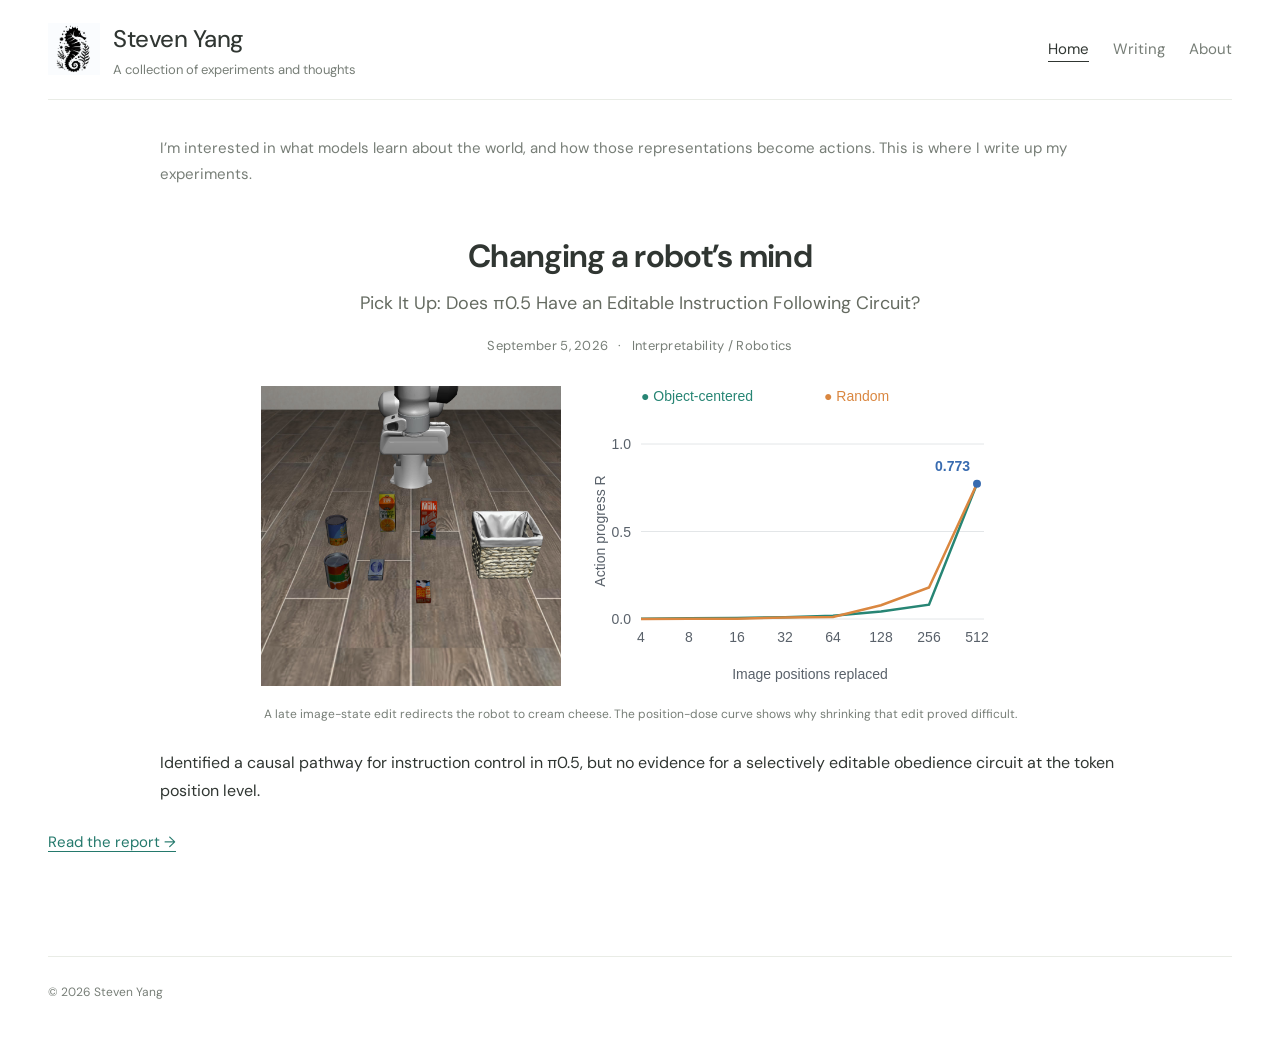
==== commit b97e1b2a: "Limit social links to About page" ====
--- a/index.html
+++ b/index.html
@@ -1 +1 @@
-<!doctype html><html lang="en"><head><meta charset="utf-8"><meta name="viewport" content="width=device-width,initial-scale=1"><title>Research notes — Steven Yang</title><meta name="description" content="Steven Yang writes about model biology, mechanistic interpretability, and models that act in the physical world."><link rel="canonical" href="https://stevenybuilder.github.io/"><meta property="og:type" content="website"><meta property="og:title" content="Research notes"><meta property="og:description" content="Steven Yang writes about model biology, mechanistic interpretability, and models that act in the physical world."><meta property="og:url" content="https://stevenybuilder.github.io/"><meta property="og:image" content="https://stevenybuilder.github.io/assets/media/position-dose.png"><meta name="twitter:card" content="summary_large_image"><link rel="icon" href="/assets/favicon.svg" type="image/svg+xml"><link rel="alternate" type="application/rss+xml" title="Steven Yang — Research notes" href="/feed.xml"><link rel="stylesheet" href="/assets/site.css?v=b1822b5e06"><script defer src="/assets/site.js?v=a38ef2e015"></script></head><body><a class="skip" href="#main">Skip to content</a><header class="site-header"><a class="brand" href="/"><span class="brand-mark" aria-hidden="true"><img src="/assets/hippocampus.webp" alt=""></span><span>Steven Yang<span class="brand-sub">A collection of experiments and thoughts</span></span></a><nav class="site-nav" aria-label="Main navigation"><a href="/" aria-current="page">Home</a><a href="/writing/" >Writing</a><a href="/about/" >About</a></nav></header><main id="main" class="home"><div class="home-note"><p>I’m interested in what models learn about the world, and how those representations become actions. This is where I write up my experiments.</p></div><article class="home-post"><header><h1><a href="/pick-it-up/">Changing a robot’s mind</a></h1><p class="post-subtitle">Pick It Up: Does π0.5 Have an Editable Instruction Following Circuit?</p><div class="post-meta"><time datetime="2026-09-05">September 5, 2026</time><span>·</span><span>Interpretability / Robotics</span></div></header><div class="home-feature-media"><div class="home-video"><video data-playback-rate="1" id="home-video" muted playsinline loop preload="metadata" poster="/assets/media/repair-hd.jpg"><source src="/assets/media/repair-hd.mp4" type="video/mp4"></video></div><div class="home-plot"><svg viewBox="0 0 430 310" role="img" aria-label="Position-dose curve: small patches produce little action progress; all 512 positions produce 0.773." xmlns="http://www.w3.org/2000/svg" style="font:14px sans-serif;fill:#59616a"><text x="52" y="20" fill="#278574">● Object-centered</text><text x="235" y="20" fill="#da8740">● Random</text><line x1="52" y1="238" x2="395" y2="238" stroke="#e3e6e8"/><text x="42" y="243" text-anchor="end">0.0</text><line x1="52" y1="150.5" x2="395" y2="150.5" stroke="#e3e6e8"/><text x="42" y="155.5" text-anchor="end">0.5</text><line x1="52" y1="63" x2="395" y2="63" stroke="#e3e6e8"/><text x="42" y="68" text-anchor="end">1.0</text><polyline points="52,237.71416277859177 100,237.25341847093287 148,237.01761292378058 196,236.23294477894802 244,234.77859909183607 292,230.412308475111 340,223.67463302240188 388,102.68196855393634" fill="none" stroke="#278574" stroke-width="2.5"/><polyline points="52,237.97917771650498 100,237.80225410470499 148,237.86867489784433 196,236.42953468015187 244,236.0176598768838 292,224.2002165378502 340,206.46427565165445 388,102.68196855393634" fill="none" stroke="#da8740" stroke-width="2.5"/><text x="52" y="261" text-anchor="middle">4</text><text x="100" y="261" text-anchor="middle">8</text><text x="148" y="261" text-anchor="middle">16</text><text x="196" y="261" text-anchor="middle">32</text><text x="244" y="261" text-anchor="middle">64</text><text x="292" y="261" text-anchor="middle">128</text><text x="340" y="261" text-anchor="middle">256</text><text x="388" y="261" text-anchor="middle">512</text><circle cx="388" cy="102.68196855393634" r="4" fill="#386bb0"/><text x="381" y="89.68196855393634" text-anchor="end" fill="#386bb0" font-weight="bold">0.773</text><text x="221" y="298" text-anchor="middle">Image positions replaced</text><text x="16" y="150" transform="rotate(-90 16 150)" text-anchor="middle">Action progress R</text></svg></div></div><p class="home-caption">A late image-state edit redirects the robot to cream cheese. The position-dose curve shows why shrinking that edit proved difficult.</p><p>Identified a causal pathway for instruction control in π0.5, but no evidence for a selectively editable obedience circuit at the token position level.</p><a class="read-more" href="/pick-it-up/">Read the report →</a></article></main><footer class="site-footer"><span>© 2026 Steven Yang</span><span class="social-links"><a href="mailto:stevenybusiness@gmail.com" aria-label="Email Steven Yang"><img src="/assets/icons/email.svg" alt=""></a><a href="https://github.com/stevenybuilder" aria-label="GitHub"><img src="/assets/icons/github.svg" alt=""></a><a href="https://www.instagram.com/stevenbearyang/" aria-label="Instagram"><img src="/assets/icons/instagram.svg" alt=""></a><a href="https://x.com/stevenytechs" aria-label="X"><img src="/assets/icons/x.svg" alt=""></a></span></footer></body></html>+<!doctype html><html lang="en"><head><meta charset="utf-8"><meta name="viewport" content="width=device-width,initial-scale=1"><title>Research notes — Steven Yang</title><meta name="description" content="Steven Yang writes about model biology, mechanistic interpretability, and models that act in the physical world."><link rel="canonical" href="https://stevenybuilder.github.io/"><meta property="og:type" content="website"><meta property="og:title" content="Research notes"><meta property="og:description" content="Steven Yang writes about model biology, mechanistic interpretability, and models that act in the physical world."><meta property="og:url" content="https://stevenybuilder.github.io/"><meta property="og:image" content="https://stevenybuilder.github.io/assets/media/position-dose.png"><meta name="twitter:card" content="summary_large_image"><link rel="icon" href="/assets/favicon.svg" type="image/svg+xml"><link rel="alternate" type="application/rss+xml" title="Steven Yang — Research notes" href="/feed.xml"><link rel="stylesheet" href="/assets/site.css?v=b1822b5e06"><script defer src="/assets/site.js?v=a38ef2e015"></script></head><body><a class="skip" href="#main">Skip to content</a><header class="site-header"><a class="brand" href="/"><span class="brand-mark" aria-hidden="true"><img src="/assets/hippocampus.webp" alt=""></span><span>Steven Yang<span class="brand-sub">A collection of experiments and thoughts</span></span></a><nav class="site-nav" aria-label="Main navigation"><a href="/" aria-current="page">Home</a><a href="/writing/" >Writing</a><a href="/about/" >About</a></nav></header><main id="main" class="home"><div class="home-note"><p>I’m interested in what models learn about the world, and how those representations become actions. This is where I write up my experiments.</p></div><article class="home-post"><header><h1><a href="/pick-it-up/">Changing a robot’s mind</a></h1><p class="post-subtitle">Pick It Up: Does π0.5 Have an Editable Instruction Following Circuit?</p><div class="post-meta"><time datetime="2026-09-05">September 5, 2026</time><span>·</span><span>Interpretability / Robotics</span></div></header><div class="home-feature-media"><div class="home-video"><video data-playback-rate="1" id="home-video" muted playsinline loop preload="metadata" poster="/assets/media/repair-hd.jpg"><source src="/assets/media/repair-hd.mp4" type="video/mp4"></video></div><div class="home-plot"><svg viewBox="0 0 430 310" role="img" aria-label="Position-dose curve: small patches produce little action progress; all 512 positions produce 0.773." xmlns="http://www.w3.org/2000/svg" style="font:14px sans-serif;fill:#59616a"><text x="52" y="20" fill="#278574">● Object-centered</text><text x="235" y="20" fill="#da8740">● Random</text><line x1="52" y1="238" x2="395" y2="238" stroke="#e3e6e8"/><text x="42" y="243" text-anchor="end">0.0</text><line x1="52" y1="150.5" x2="395" y2="150.5" stroke="#e3e6e8"/><text x="42" y="155.5" text-anchor="end">0.5</text><line x1="52" y1="63" x2="395" y2="63" stroke="#e3e6e8"/><text x="42" y="68" text-anchor="end">1.0</text><polyline points="52,237.71416277859177 100,237.25341847093287 148,237.01761292378058 196,236.23294477894802 244,234.77859909183607 292,230.412308475111 340,223.67463302240188 388,102.68196855393634" fill="none" stroke="#278574" stroke-width="2.5"/><polyline points="52,237.97917771650498 100,237.80225410470499 148,237.86867489784433 196,236.42953468015187 244,236.0176598768838 292,224.2002165378502 340,206.46427565165445 388,102.68196855393634" fill="none" stroke="#da8740" stroke-width="2.5"/><text x="52" y="261" text-anchor="middle">4</text><text x="100" y="261" text-anchor="middle">8</text><text x="148" y="261" text-anchor="middle">16</text><text x="196" y="261" text-anchor="middle">32</text><text x="244" y="261" text-anchor="middle">64</text><text x="292" y="261" text-anchor="middle">128</text><text x="340" y="261" text-anchor="middle">256</text><text x="388" y="261" text-anchor="middle">512</text><circle cx="388" cy="102.68196855393634" r="4" fill="#386bb0"/><text x="381" y="89.68196855393634" text-anchor="end" fill="#386bb0" font-weight="bold">0.773</text><text x="221" y="298" text-anchor="middle">Image positions replaced</text><text x="16" y="150" transform="rotate(-90 16 150)" text-anchor="middle">Action progress R</text></svg></div></div><p class="home-caption">A late image-state edit redirects the robot to cream cheese. The position-dose curve shows why shrinking that edit proved difficult.</p><p>Identified a causal pathway for instruction control in π0.5, but no evidence for a selectively editable obedience circuit at the token position level.</p><a class="read-more" href="/pick-it-up/">Read the report →</a></article></main><footer class="site-footer"><span>© 2026 Steven Yang</span></footer></body></html>
